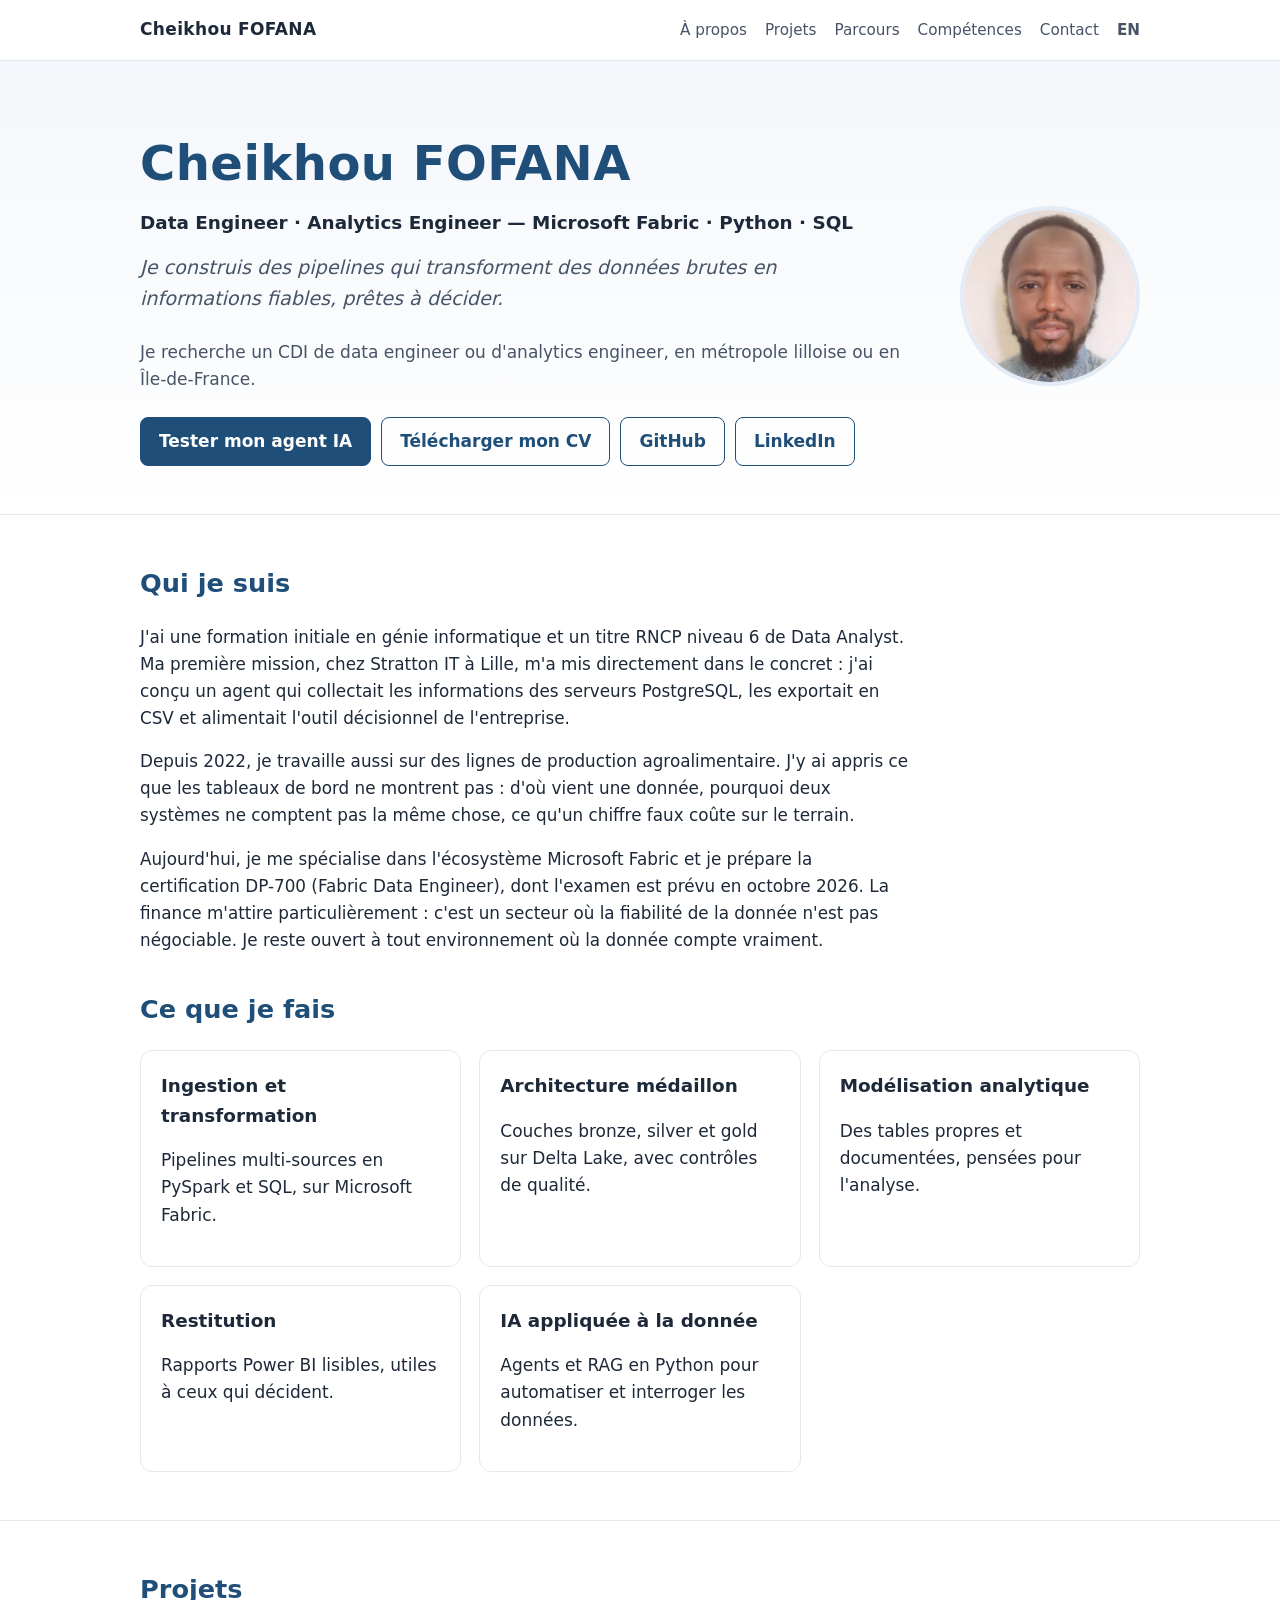
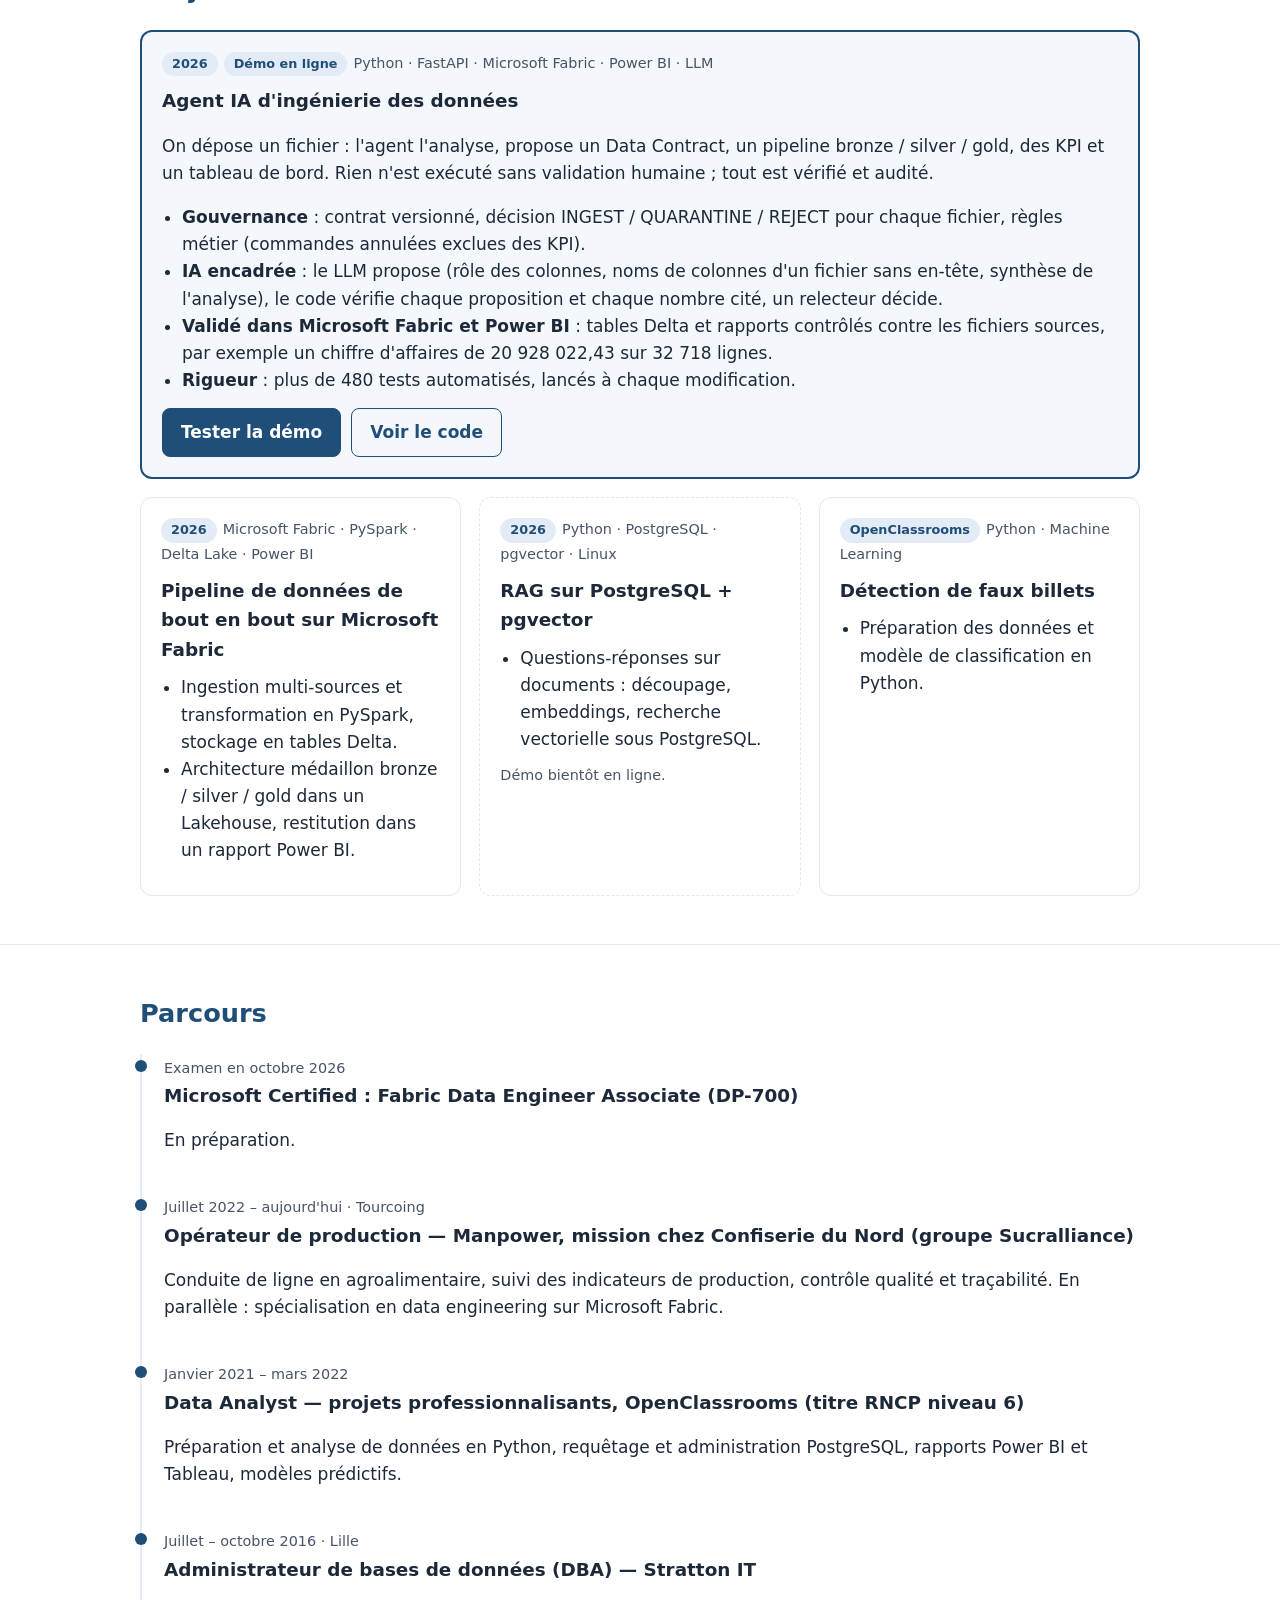
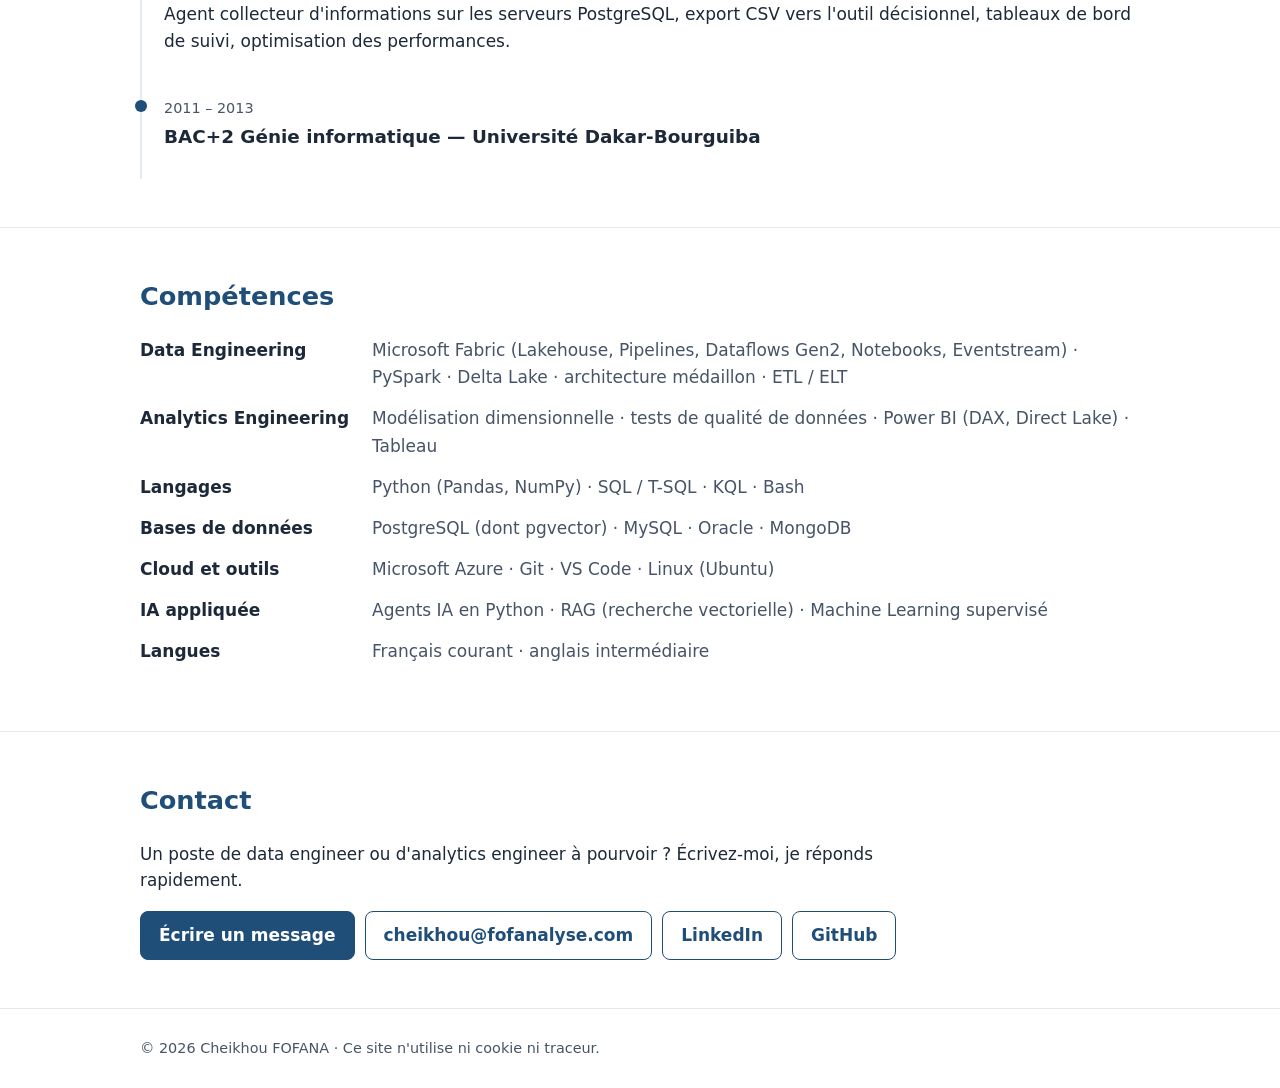
==== www/index.html @ 39824a59 "feat: add the portrait photo and the Viaduc SMTP settings The photo is cropped to a square on the fa" ====
<!doctype html>
<html lang="fr">
<head>
  <meta charset="utf-8">
  <meta name="viewport" content="width=device-width, initial-scale=1">
  <title>Cheikhou FOFANA · Data Engineer</title>
  <meta name="description" content="Cheikhou FOFANA, Data Engineer et Analytics Engineer : Microsoft Fabric, Python, SQL. Pipelines en architecture médaillon, Power BI, agents IA et RAG.">
  <link rel="canonical" href="https://fofanalyse.com/">
  <link rel="alternate" hreflang="fr" href="https://fofanalyse.com/">
  <link rel="alternate" hreflang="en" href="https://fofanalyse.com/en/">
  <meta property="og:type" content="profile">
  <meta property="og:title" content="Cheikhou FOFANA · Data Engineer">
  <meta property="og:description" content="Je construis des pipelines qui transforment des données brutes en informations fiables, prêtes à décider.">
  <meta property="og:url" content="https://fofanalyse.com/">
  <meta property="og:image" content="https://fofanalyse.com/assets/photo.jpg">
  <link rel="icon" href="assets/favicon.svg" type="image/svg+xml">
  <link rel="stylesheet" href="assets/style.css">
</head>
<body>
  <header class="site-header">
    <div class="wrap">
      <a class="brand" href="#top">Cheikhou FOFANA</a>
      <nav class="nav" aria-label="Navigation principale">
        <a href="#apropos">À propos</a>
        <a href="#projets">Projets</a>
        <a href="#parcours">Parcours</a>
        <a href="#competences">Compétences</a>
        <a href="contact.html">Contact</a>
        <a class="lang" href="en/" hreflang="en" lang="en">EN</a>
      </nav>
    </div>
  </header>

  <main id="top">
    <section class="hero">
      <div class="wrap">
        <div>
          <h1>Cheikhou FOFANA</h1>
          <p class="title">Data Engineer · Analytics Engineer — Microsoft Fabric · Python · SQL</p>
          <p class="tagline">Je construis des pipelines qui transforment des données brutes en informations fiables, prêtes à décider.</p>
          <p class="status">Je recherche un CDI de data engineer ou d'analytics engineer, en métropole lilloise ou en Île-de-France.</p>
          <div class="buttons">
            <a class="button primary" href="https://demo.fofanalyse.com">Tester mon agent IA</a>
            <a class="button" href="cv/CV_Cheikhou_Fofana_Data_Engineer.pdf">Télécharger mon CV</a>
            <a class="button" href="https://github.com/fofrbro">GitHub</a>
            <a class="button" href="https://www.linkedin.com/in/cheikhoufofana/">LinkedIn</a>
          </div>
        </div>
        <img class="photo" src="assets/photo.jpg" alt="Cheikhou FOFANA" width="180" height="180">
      </div>
    </section>

    <section id="apropos">
      <div class="wrap">
        <h2>Qui je suis</h2>
        <p class="lead">J'ai une formation initiale en génie informatique et un titre RNCP niveau 6 de Data Analyst. Ma première mission, chez Stratton IT à Lille, m'a mis directement dans le concret : j'ai conçu un agent qui collectait les informations des serveurs PostgreSQL, les exportait en CSV et alimentait l'outil décisionnel de l'entreprise.</p>
        <p class="lead">Depuis 2022, je travaille aussi sur des lignes de production agroalimentaire. J'y ai appris ce que les tableaux de bord ne montrent pas : d'où vient une donnée, pourquoi deux systèmes ne comptent pas la même chose, ce qu'un chiffre faux coûte sur le terrain.</p>
        <p class="lead">Aujourd'hui, je me spécialise dans l'écosystème Microsoft Fabric et je prépare la certification DP-700 (Fabric Data Engineer), dont l'examen est prévu en octobre 2026. La finance m'attire particulièrement : c'est un secteur où la fiabilité de la donnée n'est pas négociable. Je reste ouvert à tout environnement où la donnée compte vraiment.</p>

        <h2 class="spaced">Ce que je fais</h2>
        <div class="grid two">
          <div class="card"><h3>Ingestion et transformation</h3><p>Pipelines multi-sources en PySpark et SQL, sur Microsoft Fabric.</p></div>
          <div class="card"><h3>Architecture médaillon</h3><p>Couches bronze, silver et gold sur Delta Lake, avec contrôles de qualité.</p></div>
          <div class="card"><h3>Modélisation analytique</h3><p>Des tables propres et documentées, pensées pour l'analyse.</p></div>
          <div class="card"><h3>Restitution</h3><p>Rapports Power BI lisibles, utiles à ceux qui décident.</p></div>
          <div class="card"><h3>IA appliquée à la donnée</h3><p>Agents et RAG en Python pour automatiser et interroger les données.</p></div>
        </div>
      </div>
    </section>

    <section id="projets">
      <div class="wrap">
        <h2>Projets</h2>
        <div class="grid two">
          <article class="card featured">
            <p class="meta"><span class="badge">2026</span><span class="badge">Démo en ligne</span>Python · FastAPI · Microsoft Fabric · Power BI · LLM</p>
            <h3>Agent IA d'ingénierie des données</h3>
            <p>On dépose un fichier : l'agent l'analyse, propose un Data Contract, un pipeline bronze / silver / gold, des KPI et un tableau de bord. Rien n'est exécuté sans validation humaine ; tout est vérifié et audité.</p>
            <ul>
              <li><strong>Gouvernance</strong> : contrat versionné, décision INGEST / QUARANTINE / REJECT pour chaque fichier, règles métier (commandes annulées exclues des KPI).</li>
              <li><strong>IA encadrée</strong> : le LLM propose (rôle des colonnes, noms de colonnes d'un fichier sans en-tête, synthèse de l'analyse), le code vérifie chaque proposition et chaque nombre cité, un relecteur décide.</li>
              <li><strong>Validé dans Microsoft Fabric et Power BI</strong> : tables Delta et rapports contrôlés contre les fichiers sources, par exemple un chiffre d'affaires de 20 928 022,43 sur 32 718 lignes.</li>
              <li><strong>Rigueur</strong> : plus de 480 tests automatisés, lancés à chaque modification.</li>
            </ul>
            <div class="buttons">
              <a class="button primary" href="https://demo.fofanalyse.com">Tester la démo</a>
              <a class="button" href="https://github.com/fofrbro/data-engineering-agent">Voir le code</a>
            </div>
          </article>

          <article class="card">
            <p class="meta"><span class="badge">2026</span>Microsoft Fabric · PySpark · Delta Lake · Power BI</p>
            <h3>Pipeline de données de bout en bout sur Microsoft Fabric</h3>
            <ul>
              <li>Ingestion multi-sources et transformation en PySpark, stockage en tables Delta.</li>
              <li>Architecture médaillon bronze / silver / gold dans un Lakehouse, restitution dans un rapport Power BI.</li>
            </ul>
          </article>

          <!-- À COMPLÉTER : description détaillée et lien de démo du RAG (rag.fofanalyse.com). -->
          <article class="card todo">
            <p class="meta"><span class="badge">2026</span>Python · PostgreSQL · pgvector · Linux</p>
            <h3>RAG sur PostgreSQL + pgvector</h3>
            <ul>
              <li>Questions-réponses sur documents : découpage, embeddings, recherche vectorielle sous PostgreSQL.</li>
            </ul>
            <p class="meta">Démo bientôt en ligne.</p>
          </article>

          <article class="card">
            <p class="meta"><span class="badge">OpenClassrooms</span>Python · Machine Learning</p>
            <h3>Détection de faux billets</h3>
            <ul>
              <li>Préparation des données et modèle de classification en Python.</li>
            </ul>
          </article>
        </div>
      </div>
    </section>

    <section id="parcours">
      <div class="wrap">
        <h2>Parcours</h2>
        <ol class="timeline">
          <li>
            <span class="when">Examen en octobre 2026</span>
            <h3>Microsoft Certified : Fabric Data Engineer Associate (DP-700)</h3>
            <p>En préparation.</p>
          </li>
          <li>
            <span class="when">Juillet 2022 – aujourd'hui · Tourcoing</span>
            <h3>Opérateur de production — Manpower, mission chez Confiserie du Nord (groupe Sucralliance)</h3>
            <p>Conduite de ligne en agroalimentaire, suivi des indicateurs de production, contrôle qualité et traçabilité. En parallèle : spécialisation en data engineering sur Microsoft Fabric.</p>
          </li>
          <li>
            <span class="when">Janvier 2021 – mars 2022</span>
            <h3>Data Analyst — projets professionnalisants, OpenClassrooms (titre RNCP niveau 6)</h3>
            <p>Préparation et analyse de données en Python, requêtage et administration PostgreSQL, rapports Power BI et Tableau, modèles prédictifs.</p>
          </li>
          <li>
            <span class="when">Juillet – octobre 2016 · Lille</span>
            <h3>Administrateur de bases de données (DBA) — Stratton IT</h3>
            <p>Agent collecteur d'informations sur les serveurs PostgreSQL, export CSV vers l'outil décisionnel, tableaux de bord de suivi, optimisation des performances.</p>
          </li>
          <li>
            <span class="when">2011 – 2013</span>
            <h3>BAC+2 Génie informatique — Université Dakar-Bourguiba</h3>
          </li>
        </ol>
      </div>
    </section>

    <section id="competences">
      <div class="wrap">
        <h2>Compétences</h2>
        <dl class="skills">
          <div><dt>Data Engineering</dt><dd>Microsoft Fabric (Lakehouse, Pipelines, Dataflows Gen2, Notebooks, Eventstream) · PySpark · Delta Lake · architecture médaillon · ETL / ELT</dd></div>
          <div><dt>Analytics Engineering</dt><dd>Modélisation dimensionnelle · tests de qualité de données · Power BI (DAX, Direct Lake) · Tableau</dd></div>
          <div><dt>Langages</dt><dd>Python (Pandas, NumPy) · SQL / T-SQL · KQL · Bash</dd></div>
          <div><dt>Bases de données</dt><dd>PostgreSQL (dont pgvector) · MySQL · Oracle · MongoDB</dd></div>
          <div><dt>Cloud et outils</dt><dd>Microsoft Azure · Git · VS Code · Linux (Ubuntu)</dd></div>
          <div><dt>IA appliquée</dt><dd>Agents IA en Python · RAG (recherche vectorielle) · Machine Learning supervisé</dd></div>
          <div><dt>Langues</dt><dd>Français courant · anglais intermédiaire</dd></div>
        </dl>
      </div>
    </section>

    <section id="contact">
      <div class="wrap">
        <h2>Contact</h2>
        <p class="lead">Un poste de data engineer ou d'analytics engineer à pourvoir ? Écrivez-moi, je réponds rapidement.</p>
        <div class="buttons">
          <a class="button primary" href="contact.html">Écrire un message</a>
          <a class="button" href="mailto:cheikhou@fofanalyse.com">cheikhou@fofanalyse.com</a>
          <a class="button" href="https://www.linkedin.com/in/cheikhoufofana/">LinkedIn</a>
          <a class="button" href="https://github.com/fofrbro">GitHub</a>
        </div>
      </div>
    </section>
  </main>

  <footer class="site-footer">
    <div class="wrap">© 2026 Cheikhou FOFANA · Ce site n'utilise ni cookie ni traceur.</div>
  </footer>
</body>
</html>
---- www/assets/style.css ----
/* fofanalyse.com : site professionnel de Cheikhou FOFANA.
   Aucune ressource externe : polices système, pas de traceur. */

:root {
  --bg: #ffffff;
  --bg-soft: #f4f7fb;
  --text: #1d2939;
  --muted: #475467;
  --accent: #1f4e79;
  --accent-soft: #e3ecf6;
  --border: #e4e7ec;
  --max: 1040px;
  font-family: system-ui, -apple-system, "Segoe UI", Roboto, "Helvetica Neue", Arial, sans-serif;
}

@media (prefers-color-scheme: dark) {
  :root {
    --bg: #0f1722;
    --bg-soft: #162130;
    --text: #e6edf5;
    --muted: #a6b3c3;
    --accent: #7fb2e5;
    --accent-soft: #1d3149;
    --border: #243447;
  }
}

* { box-sizing: border-box; }

body {
  margin: 0;
  background: var(--bg);
  color: var(--text);
  line-height: 1.6;
  font-size: 17px;
}

a { color: var(--accent); }
a:focus-visible, .button:focus-visible { outline: 3px solid var(--accent); outline-offset: 2px; }

.wrap { max-width: var(--max); margin: 0 auto; padding: 0 20px; }

/* En-tête */
.site-header {
  position: sticky; top: 0; z-index: 10;
  background: color-mix(in srgb, var(--bg) 92%, transparent);
  backdrop-filter: blur(6px);
  border-bottom: 1px solid var(--border);
}
.site-header .wrap { display: flex; align-items: center; justify-content: space-between; gap: 16px; min-height: 60px; flex-wrap: wrap; }
.brand { font-weight: 700; color: var(--text); text-decoration: none; letter-spacing: 0.02em; }
.nav { display: flex; gap: 18px; flex-wrap: wrap; font-size: 0.95rem; }
.nav a { color: var(--muted); text-decoration: none; }
.nav a:hover { color: var(--accent); }
.lang { font-weight: 600; }

/* Accroche */
.hero { padding: 64px 0 48px; background: linear-gradient(180deg, var(--bg-soft), var(--bg)); }
.hero .wrap { display: grid; grid-template-columns: 1fr auto; gap: 40px; align-items: center; }
.hero h1 { font-size: clamp(2rem, 5vw, 3rem); margin: 0; color: var(--accent); letter-spacing: 0.01em; }
.hero .title { font-size: 1.15rem; font-weight: 600; margin: 6px 0 16px; }
.hero .tagline { font-size: 1.2rem; color: var(--muted); font-style: italic; margin: 0 0 24px; max-width: 38em; }
.hero .status { color: var(--muted); margin: 0 0 24px; }
.photo {
  width: 180px; height: 180px; border-radius: 50%;
  object-fit: cover; border: 4px solid var(--accent-soft);
}
.photo-placeholder {
  display: grid; place-items: center;
  background: var(--accent-soft); color: var(--accent);
  font-size: 3rem; font-weight: 700;
}

.buttons { display: flex; flex-wrap: wrap; gap: 10px; }
.button {
  display: inline-block; padding: 10px 18px; border-radius: 8px;
  border: 1px solid var(--accent); text-decoration: none; font-weight: 600;
}
.button.primary { background: var(--accent); color: var(--bg); }
.button:hover { filter: brightness(1.08); }

/* Sections */
section { padding: 48px 0; }
section + section { border-top: 1px solid var(--border); }
h2 { font-size: 1.6rem; color: var(--accent); margin: 0 0 20px; }
h3 { margin: 0 0 6px; font-size: 1.15rem; }
.lead { font-size: 1.05rem; max-width: 46em; }

.grid { display: grid; gap: 18px; }
.grid.two { grid-template-columns: repeat(auto-fit, minmax(300px, 1fr)); }

.card {
  border: 1px solid var(--border); border-radius: 12px;
  padding: 20px; background: var(--bg);
}
.card.featured { border: 2px solid var(--accent); background: var(--bg-soft); grid-column: 1 / -1; }
.card .meta { color: var(--muted); font-size: 0.9rem; margin: 0 0 10px; }
.card ul { padding-left: 20px; margin: 10px 0; }
.card .buttons { margin-top: 14px; }
.todo { border-style: dashed; }
.badge {
  display: inline-block; font-size: 0.8rem; font-weight: 600;
  background: var(--accent-soft); color: var(--accent);
  padding: 2px 10px; border-radius: 999px; margin-right: 6px;
}

.skills { display: grid; gap: 14px; }
.skills div { display: grid; grid-template-columns: 220px 1fr; gap: 12px; }
.skills dt { font-weight: 600; }
.skills dd { margin: 0; color: var(--muted); }

.timeline { list-style: none; padding: 0; margin: 0; }
.timeline li { padding: 0 0 22px 22px; border-left: 2px solid var(--accent-soft); position: relative; }
.timeline li::before {
  content: ""; position: absolute; left: -7px; top: 6px;
  width: 12px; height: 12px; border-radius: 50%; background: var(--accent);
}
.timeline .when { color: var(--muted); font-size: 0.9rem; }

/* Pages secondaires et formulaire de contact */
.wrap.narrow { max-width: 720px; }
.page-title { font-size: clamp(1.8rem, 4vw, 2.4rem); color: var(--accent); margin: 0 0 12px; }
.nav a[aria-current="page"] { color: var(--accent); font-weight: 600; }

.contact-form { display: grid; gap: 6px; margin: 24px 0; }
.contact-form label { font-weight: 600; margin-top: 10px; }
.contact-form input,
.contact-form textarea {
  width: 100%; padding: 10px 12px; font: inherit; color: var(--text);
  background: var(--bg); border: 1px solid var(--border); border-radius: 8px;
}
.contact-form input:focus,
.contact-form textarea:focus { outline: 3px solid var(--accent-soft); border-color: var(--accent); }
.contact-form button { justify-self: start; margin-top: 8px; cursor: pointer; font: inherit; font-weight: 600; }
.optional { font-weight: 400; color: var(--muted); }
.privacy, .alt-contact { color: var(--muted); font-size: 0.92rem; }

/* Champ piège : hors écran pour un humain, présent pour un robot. */
.hp { position: absolute; left: -10000px; width: 1px; height: 1px; overflow: hidden; }

.site-footer { padding: 28px 0; color: var(--muted); font-size: 0.9rem; border-top: 1px solid var(--border); }

@media (max-width: 720px) {
  /* Sur mobile, le menu passe sur deux lignes : il ne reste pas fixé. */
  .site-header { position: static; }
  .hero .wrap { grid-template-columns: 1fr; }
  .photo { width: 130px; height: 130px; order: -1; }
  .skills div { grid-template-columns: 1fr; gap: 2px; }
  body { font-size: 16px; }
}

h2.spaced { margin-top: 36px; }
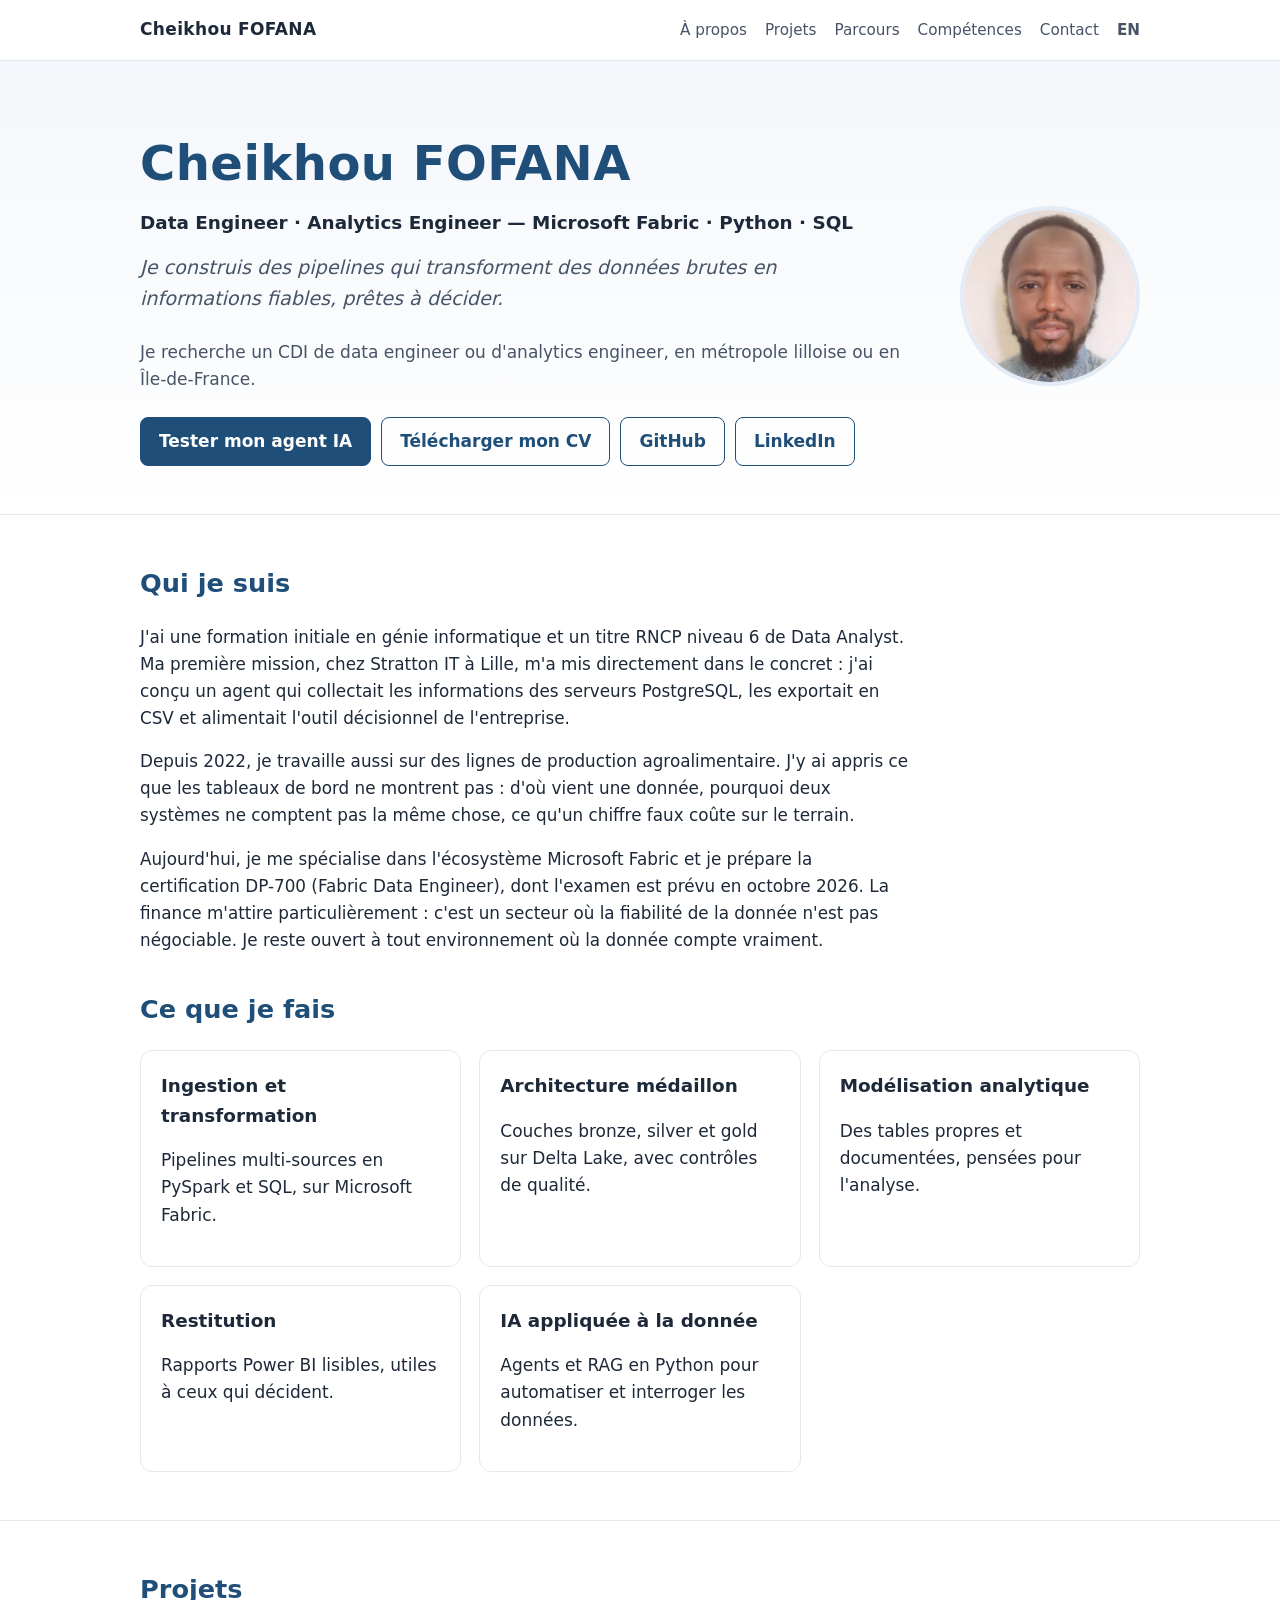
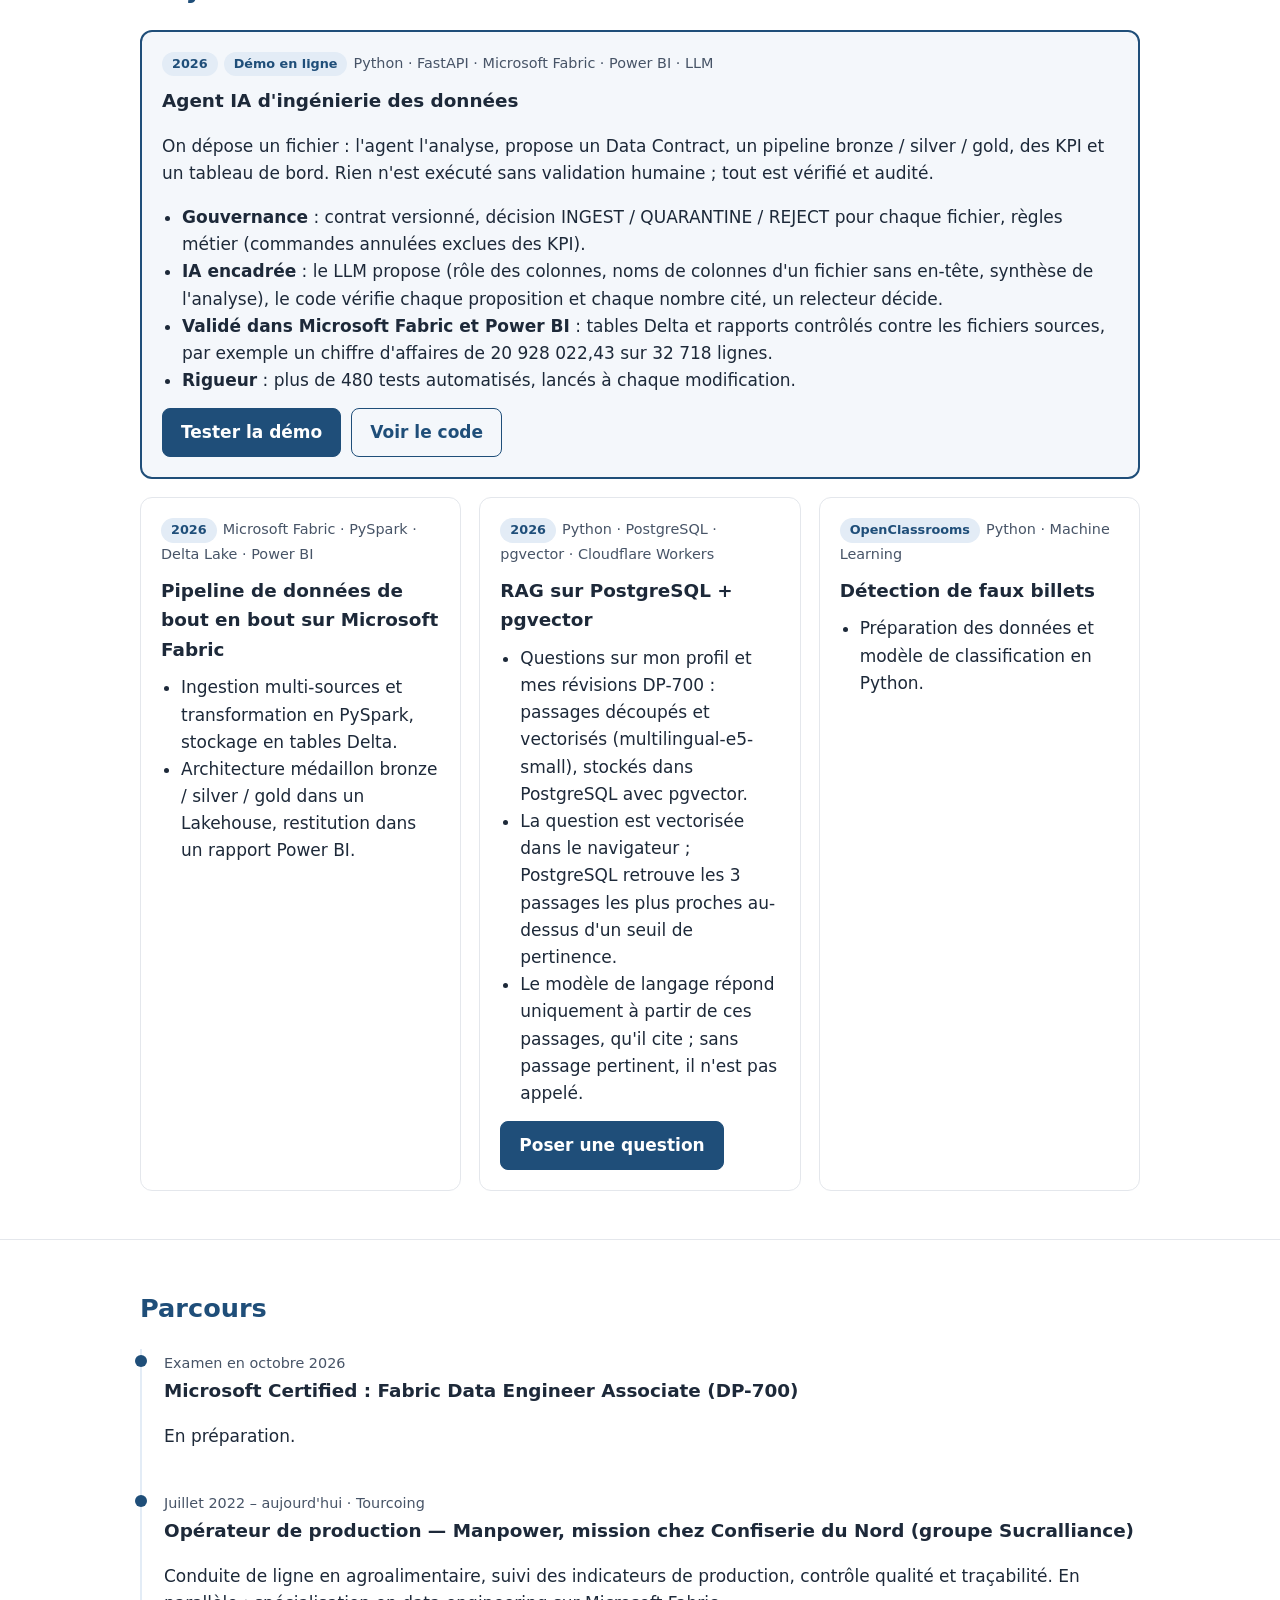
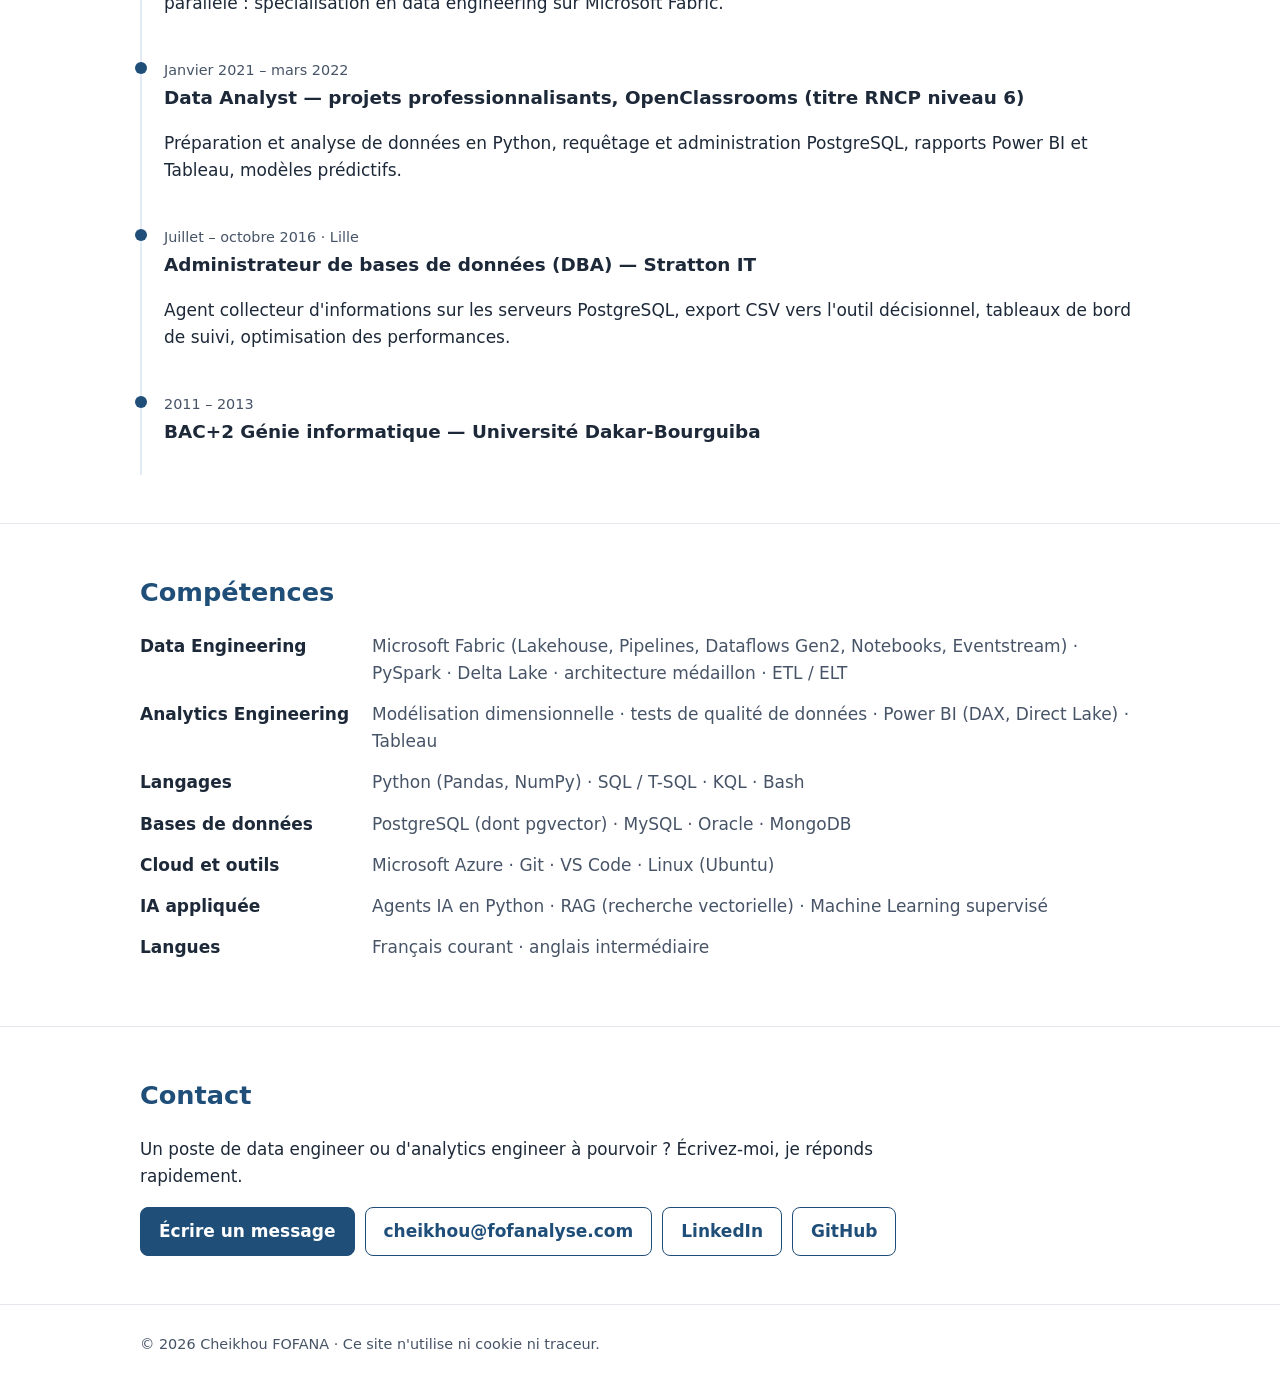
==== commit 0fbd5084: "feat(rag): add the RAG question page to the site The page from the RAG project now lives at /rag/ wi" ====
--- a/www/index.html
+++ b/www/index.html
@@ -97,14 +97,17 @@
             </ul>
           </article>
 
-          <!-- À COMPLÉTER : description détaillée et lien de démo du RAG (rag.fofanalyse.com). -->
-          <article class="card todo">
-            <p class="meta"><span class="badge">2026</span>Python · PostgreSQL · pgvector · Linux</p>
+          <article class="card">
+            <p class="meta"><span class="badge">2026</span>Python · PostgreSQL · pgvector · Cloudflare Workers</p>
             <h3>RAG sur PostgreSQL + pgvector</h3>
             <ul>
-              <li>Questions-réponses sur documents : découpage, embeddings, recherche vectorielle sous PostgreSQL.</li>
+              <li>Questions sur mon profil et mes révisions DP-700 : passages découpés et vectorisés (multilingual-e5-small), stockés dans PostgreSQL avec pgvector.</li>
+              <li>La question est vectorisée dans le navigateur ; PostgreSQL retrouve les 3 passages les plus proches au-dessus d'un seuil de pertinence.</li>
+              <li>Le modèle de langage répond uniquement à partir de ces passages, qu'il cite ; sans passage pertinent, il n'est pas appelé.</li>
             </ul>
-            <p class="meta">Démo bientôt en ligne.</p>
+            <div class="buttons">
+              <a class="button primary" href="rag/">Poser une question</a>
+            </div>
           </article>
 
           <article class="card">
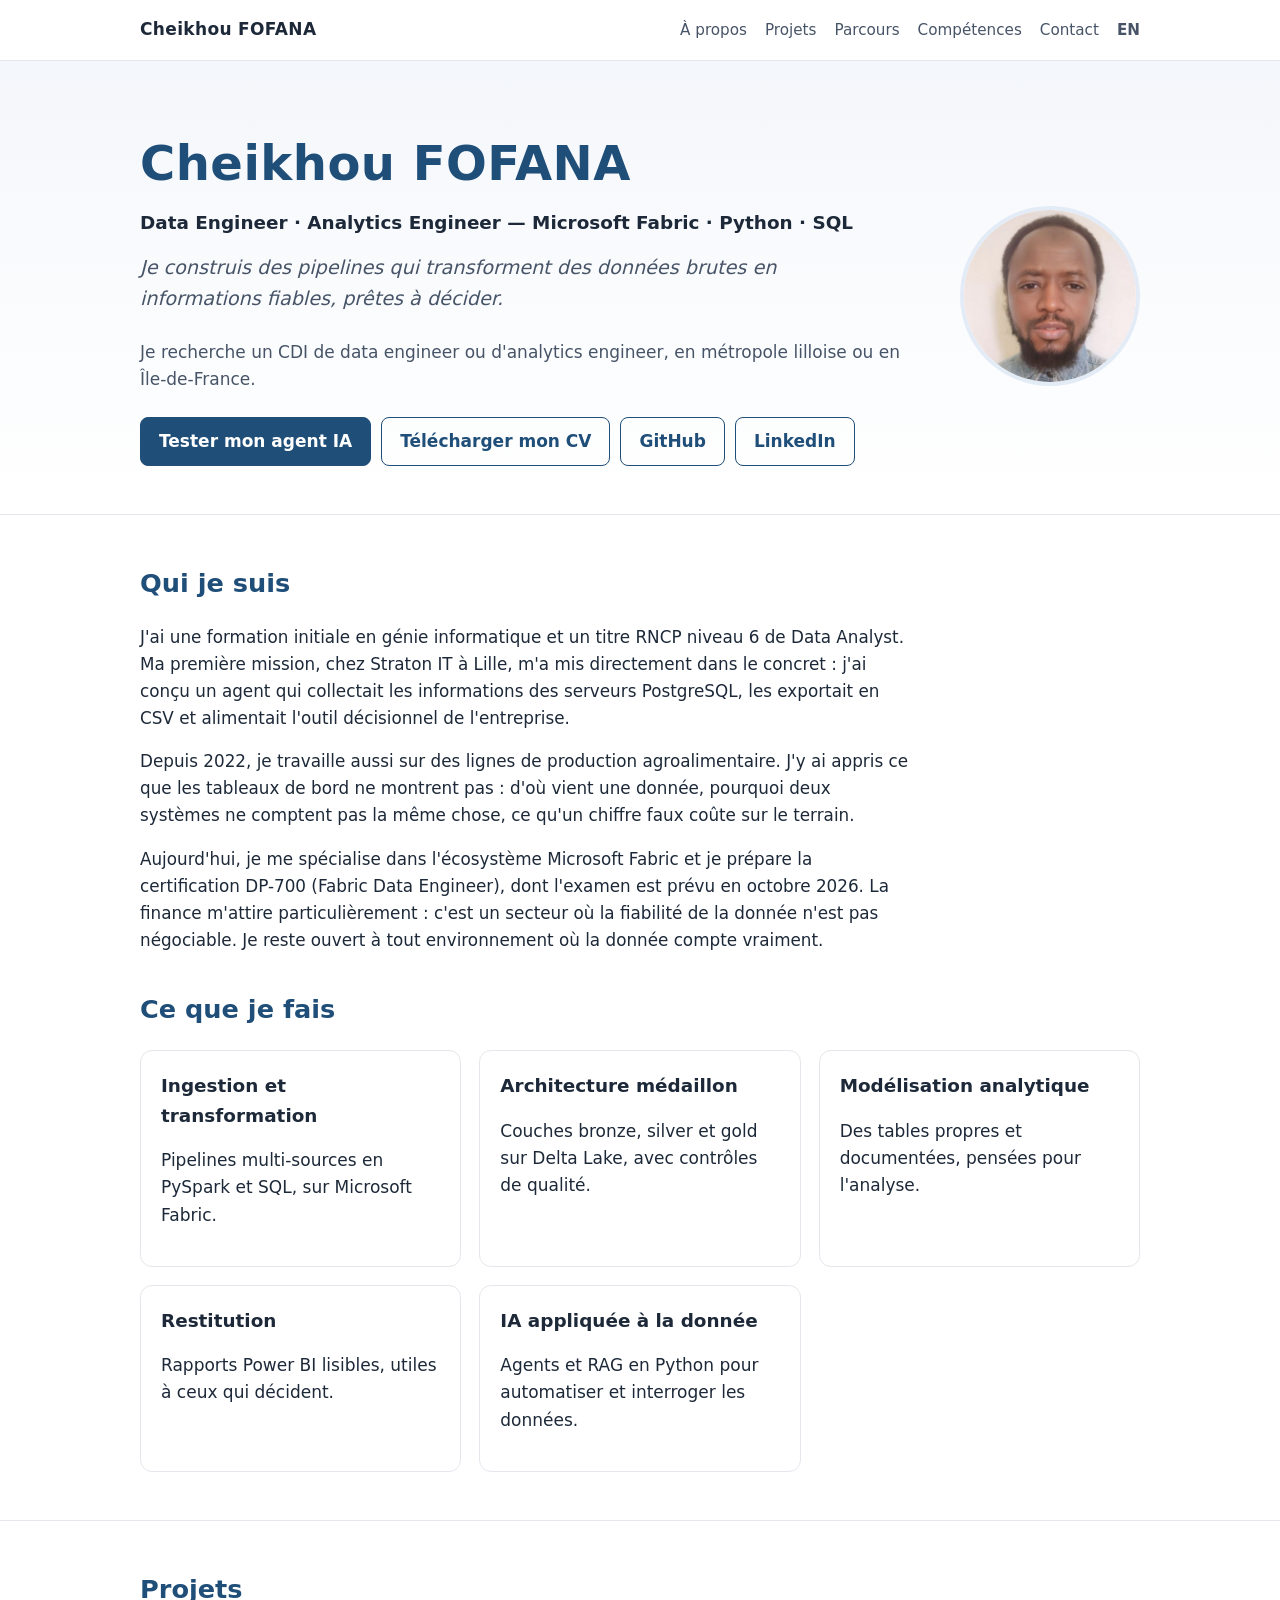
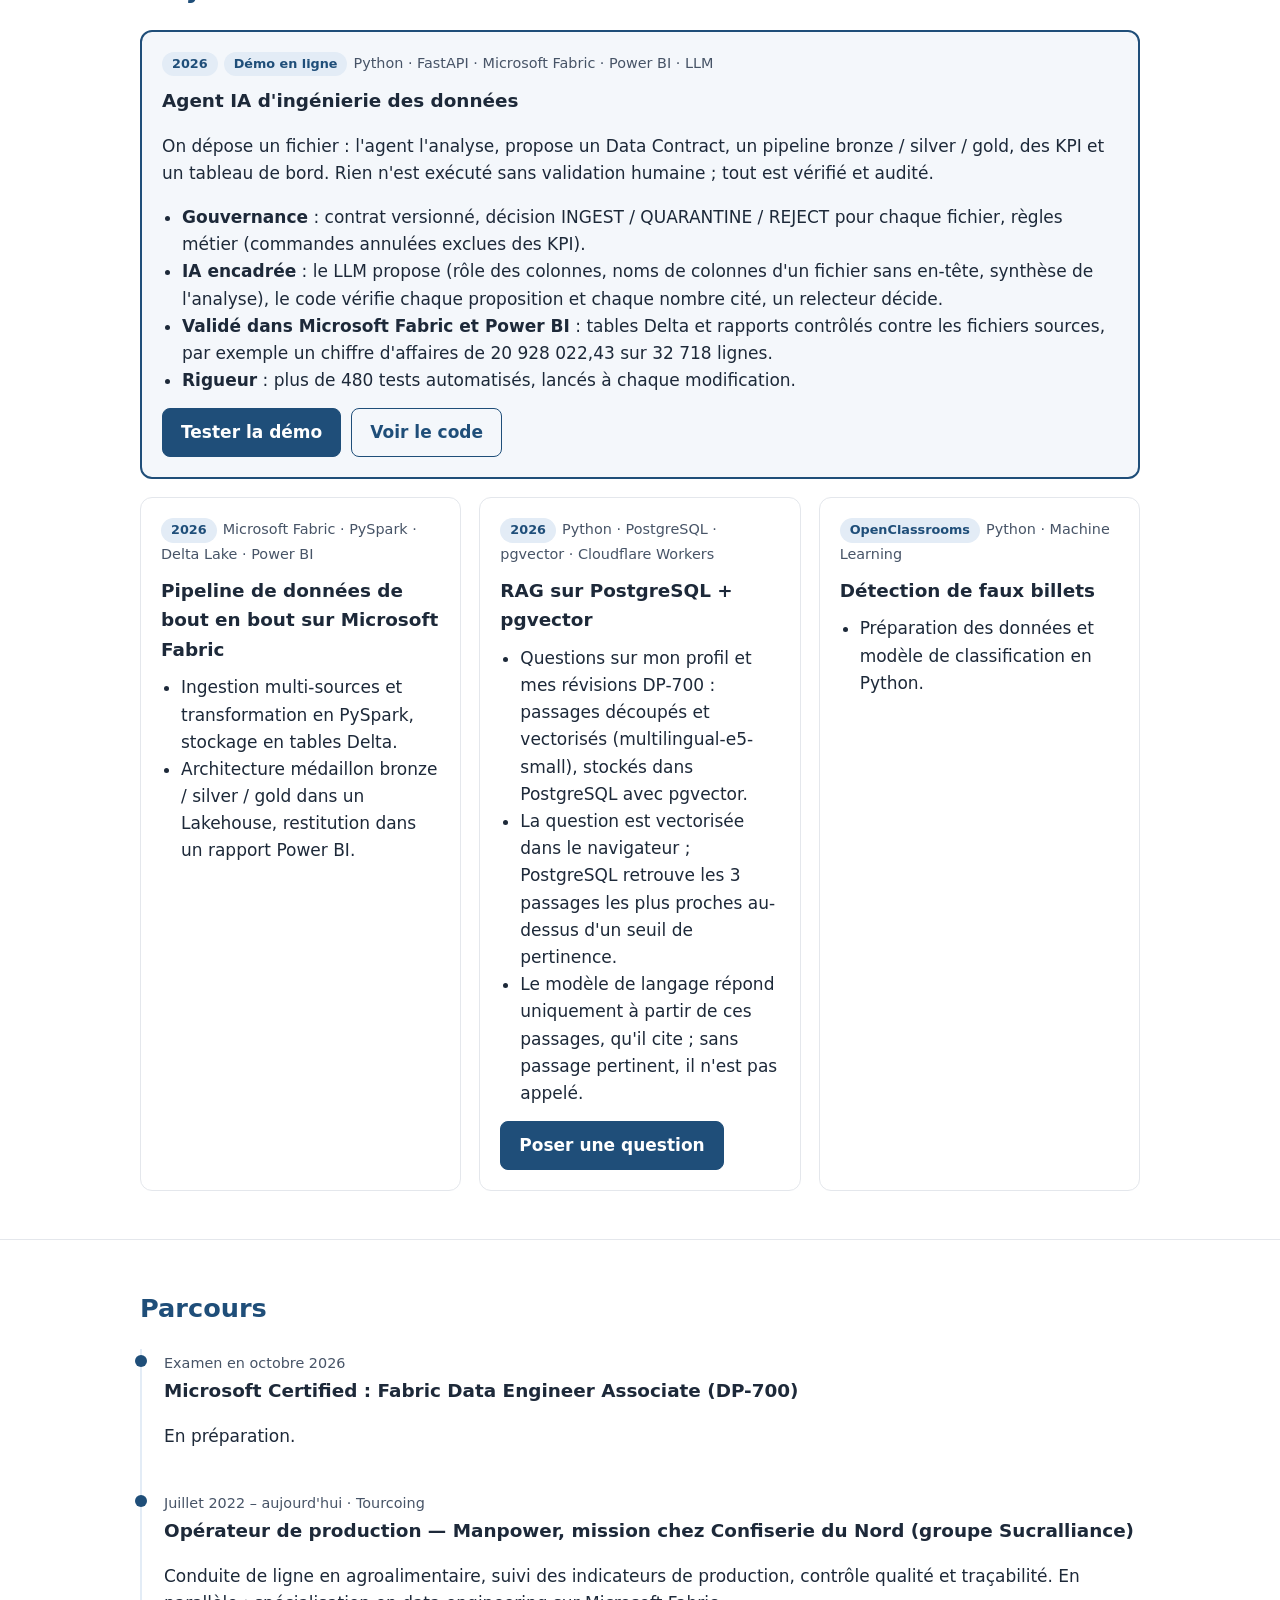
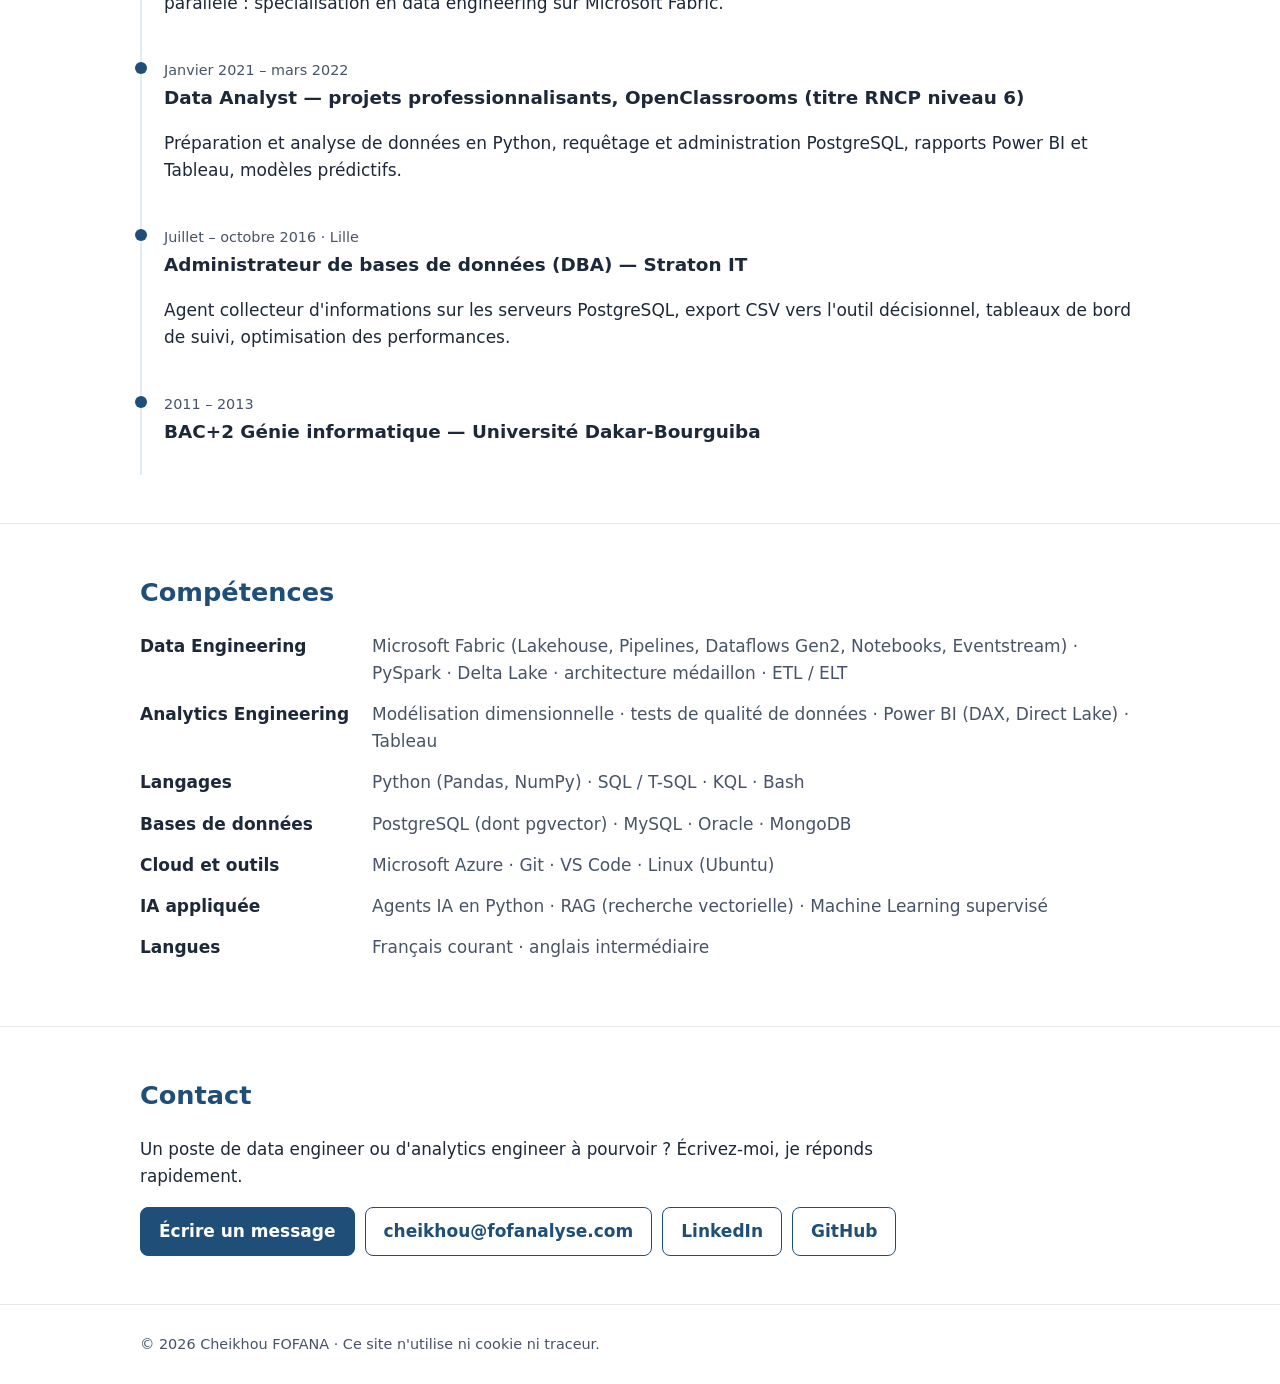
==== commit 530e04d1: "fix: spell the 2016 employer Straton IT The company name had a double t on both home pages and in th" ====
--- a/www/index.html
+++ b/www/index.html
@@ -53,7 +53,7 @@
     <section id="apropos">
       <div class="wrap">
         <h2>Qui je suis</h2>
-        <p class="lead">J'ai une formation initiale en génie informatique et un titre RNCP niveau 6 de Data Analyst. Ma première mission, chez Stratton IT à Lille, m'a mis directement dans le concret : j'ai conçu un agent qui collectait les informations des serveurs PostgreSQL, les exportait en CSV et alimentait l'outil décisionnel de l'entreprise.</p>
+        <p class="lead">J'ai une formation initiale en génie informatique et un titre RNCP niveau 6 de Data Analyst. Ma première mission, chez Straton IT à Lille, m'a mis directement dans le concret : j'ai conçu un agent qui collectait les informations des serveurs PostgreSQL, les exportait en CSV et alimentait l'outil décisionnel de l'entreprise.</p>
         <p class="lead">Depuis 2022, je travaille aussi sur des lignes de production agroalimentaire. J'y ai appris ce que les tableaux de bord ne montrent pas : d'où vient une donnée, pourquoi deux systèmes ne comptent pas la même chose, ce qu'un chiffre faux coûte sur le terrain.</p>
         <p class="lead">Aujourd'hui, je me spécialise dans l'écosystème Microsoft Fabric et je prépare la certification DP-700 (Fabric Data Engineer), dont l'examen est prévu en octobre 2026. La finance m'attire particulièrement : c'est un secteur où la fiabilité de la donnée n'est pas négociable. Je reste ouvert à tout environnement où la donnée compte vraiment.</p>
 
@@ -142,7 +142,7 @@
           </li>
           <li>
             <span class="when">Juillet – octobre 2016 · Lille</span>
-            <h3>Administrateur de bases de données (DBA) — Stratton IT</h3>
+            <h3>Administrateur de bases de données (DBA) — Straton IT</h3>
             <p>Agent collecteur d'informations sur les serveurs PostgreSQL, export CSV vers l'outil décisionnel, tableaux de bord de suivi, optimisation des performances.</p>
           </li>
           <li>
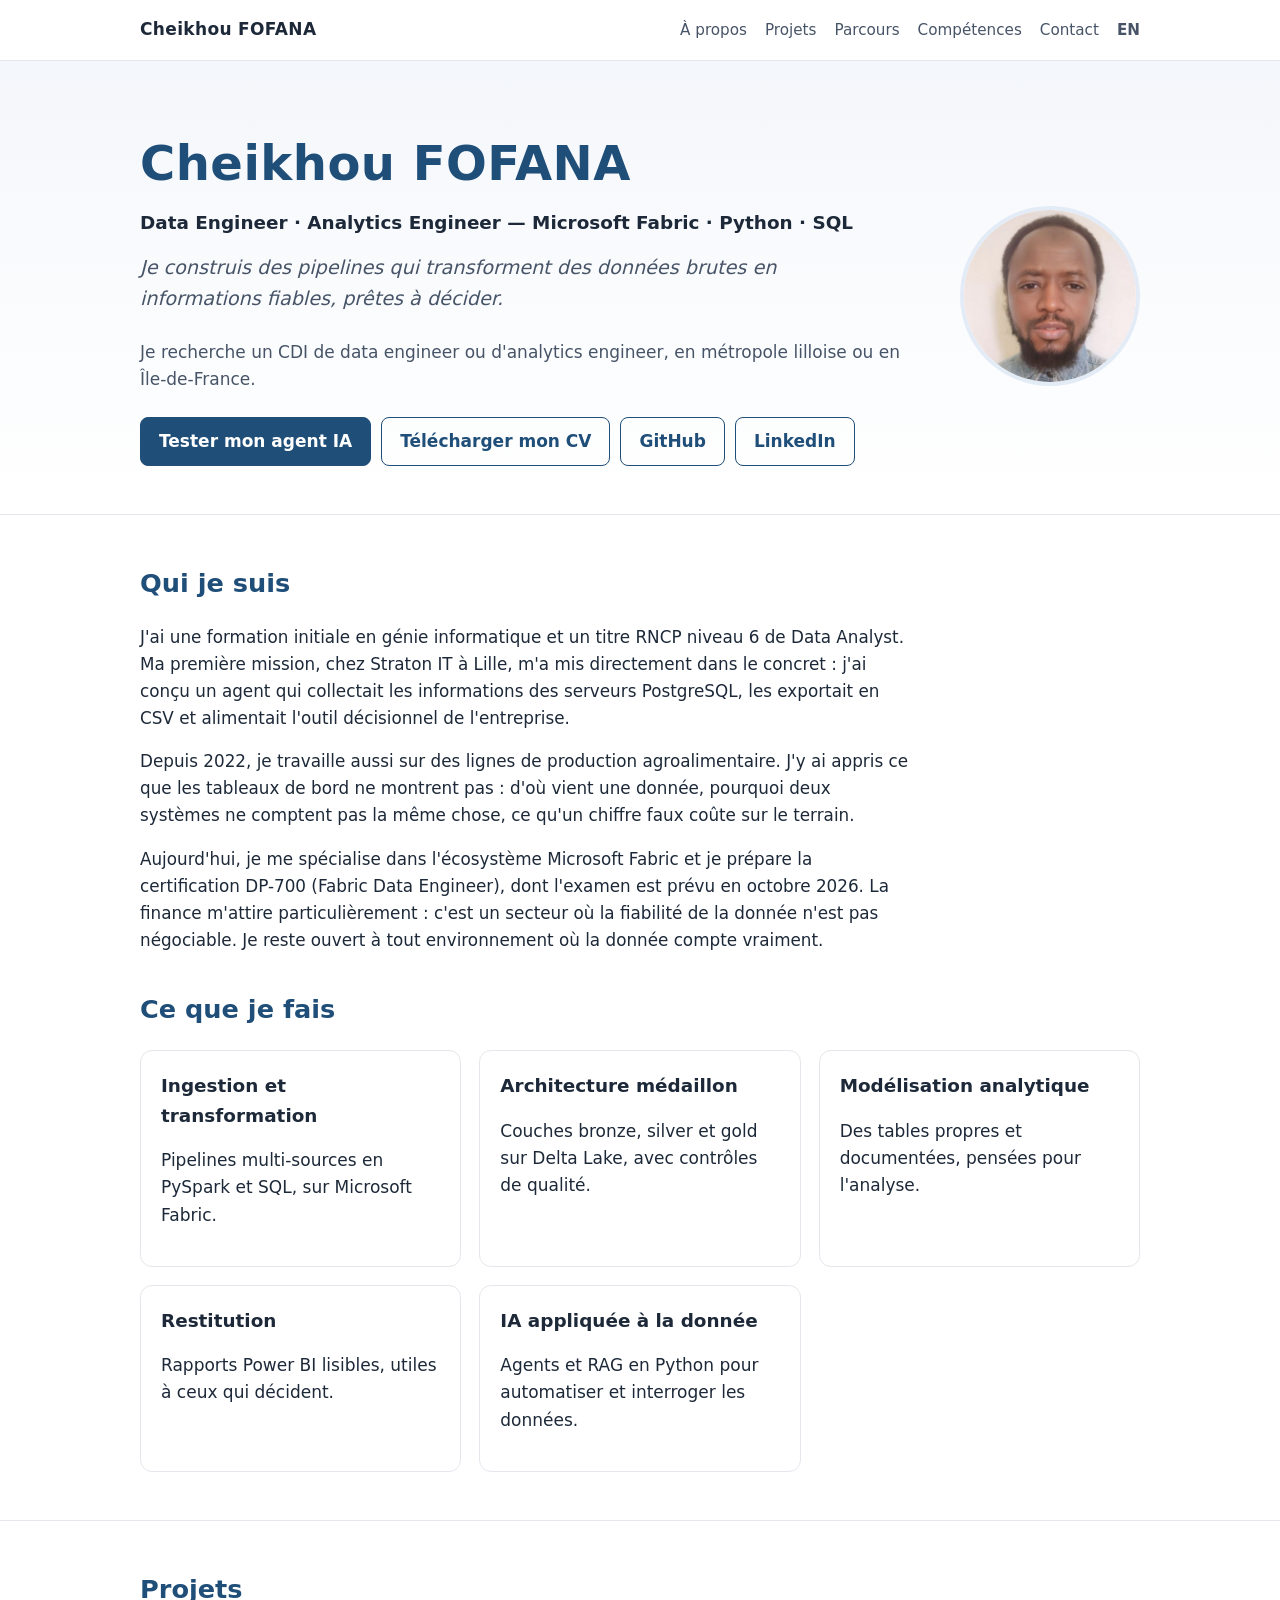
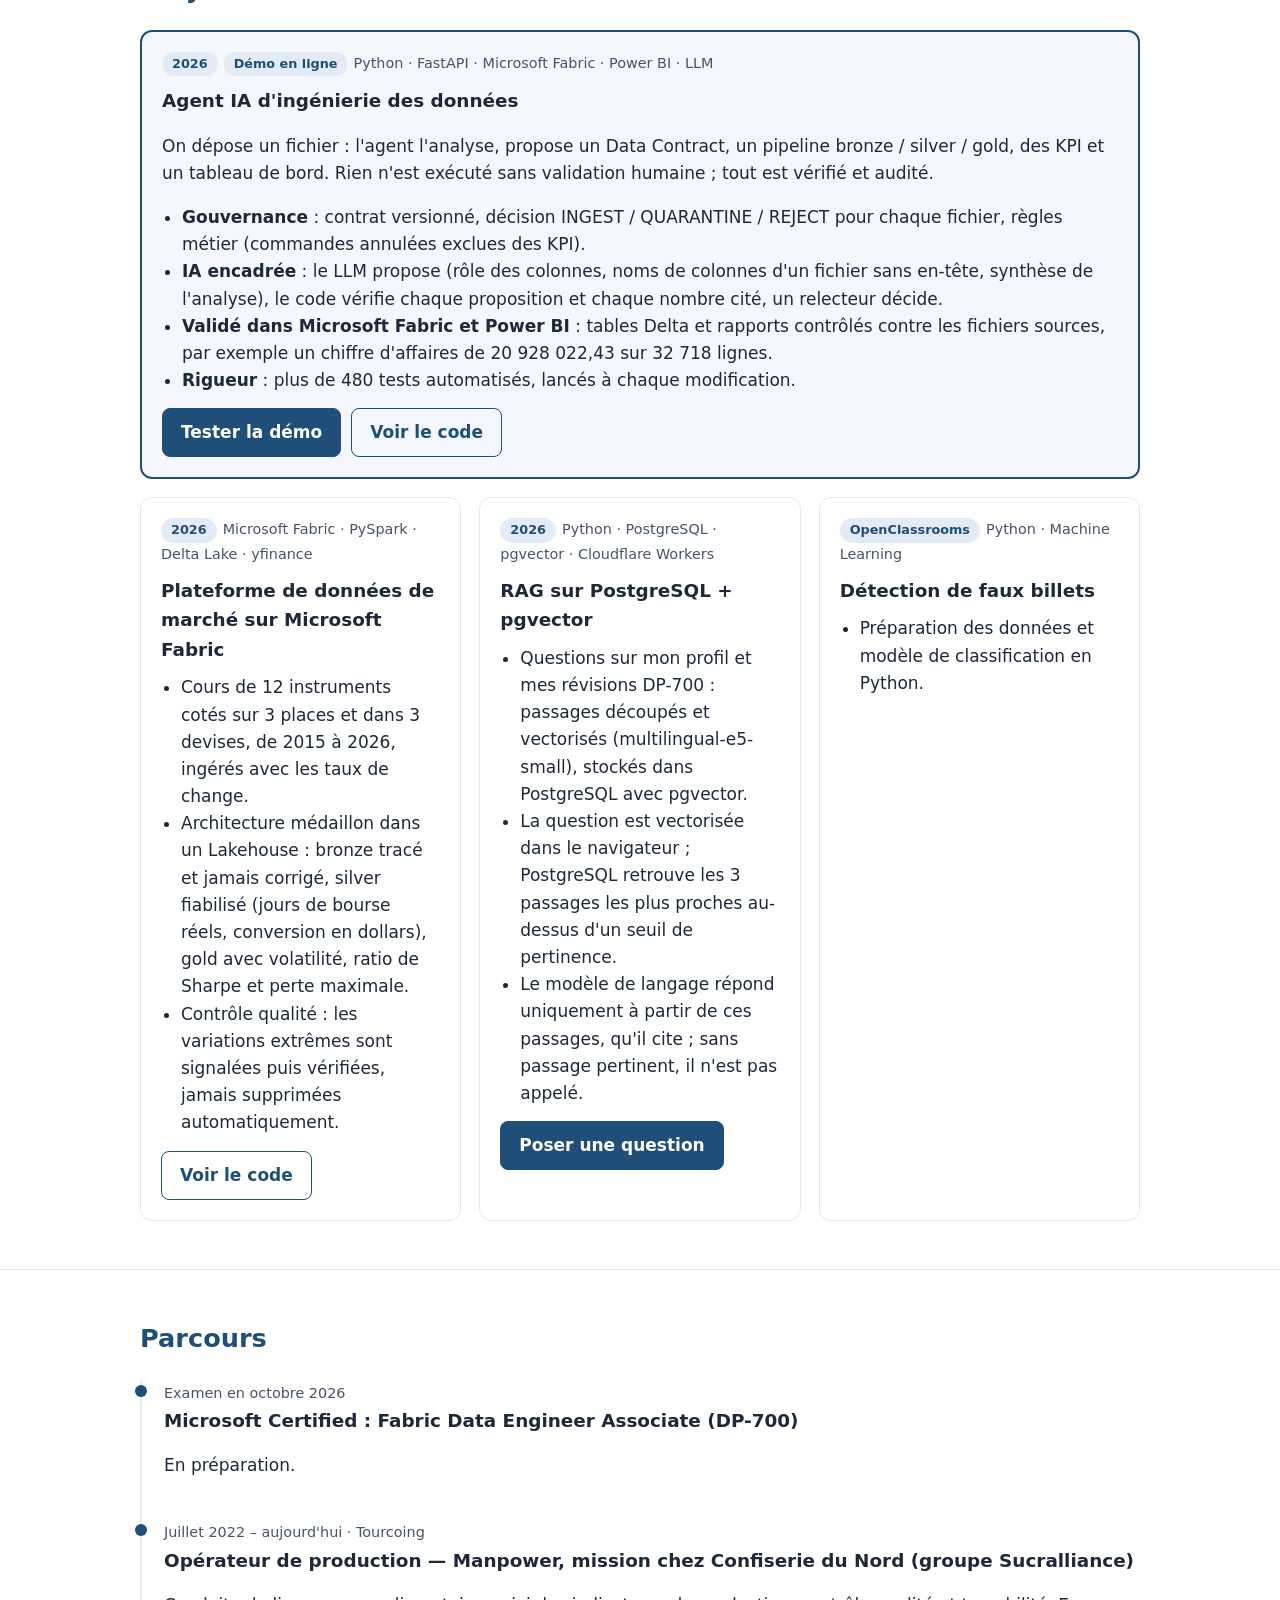
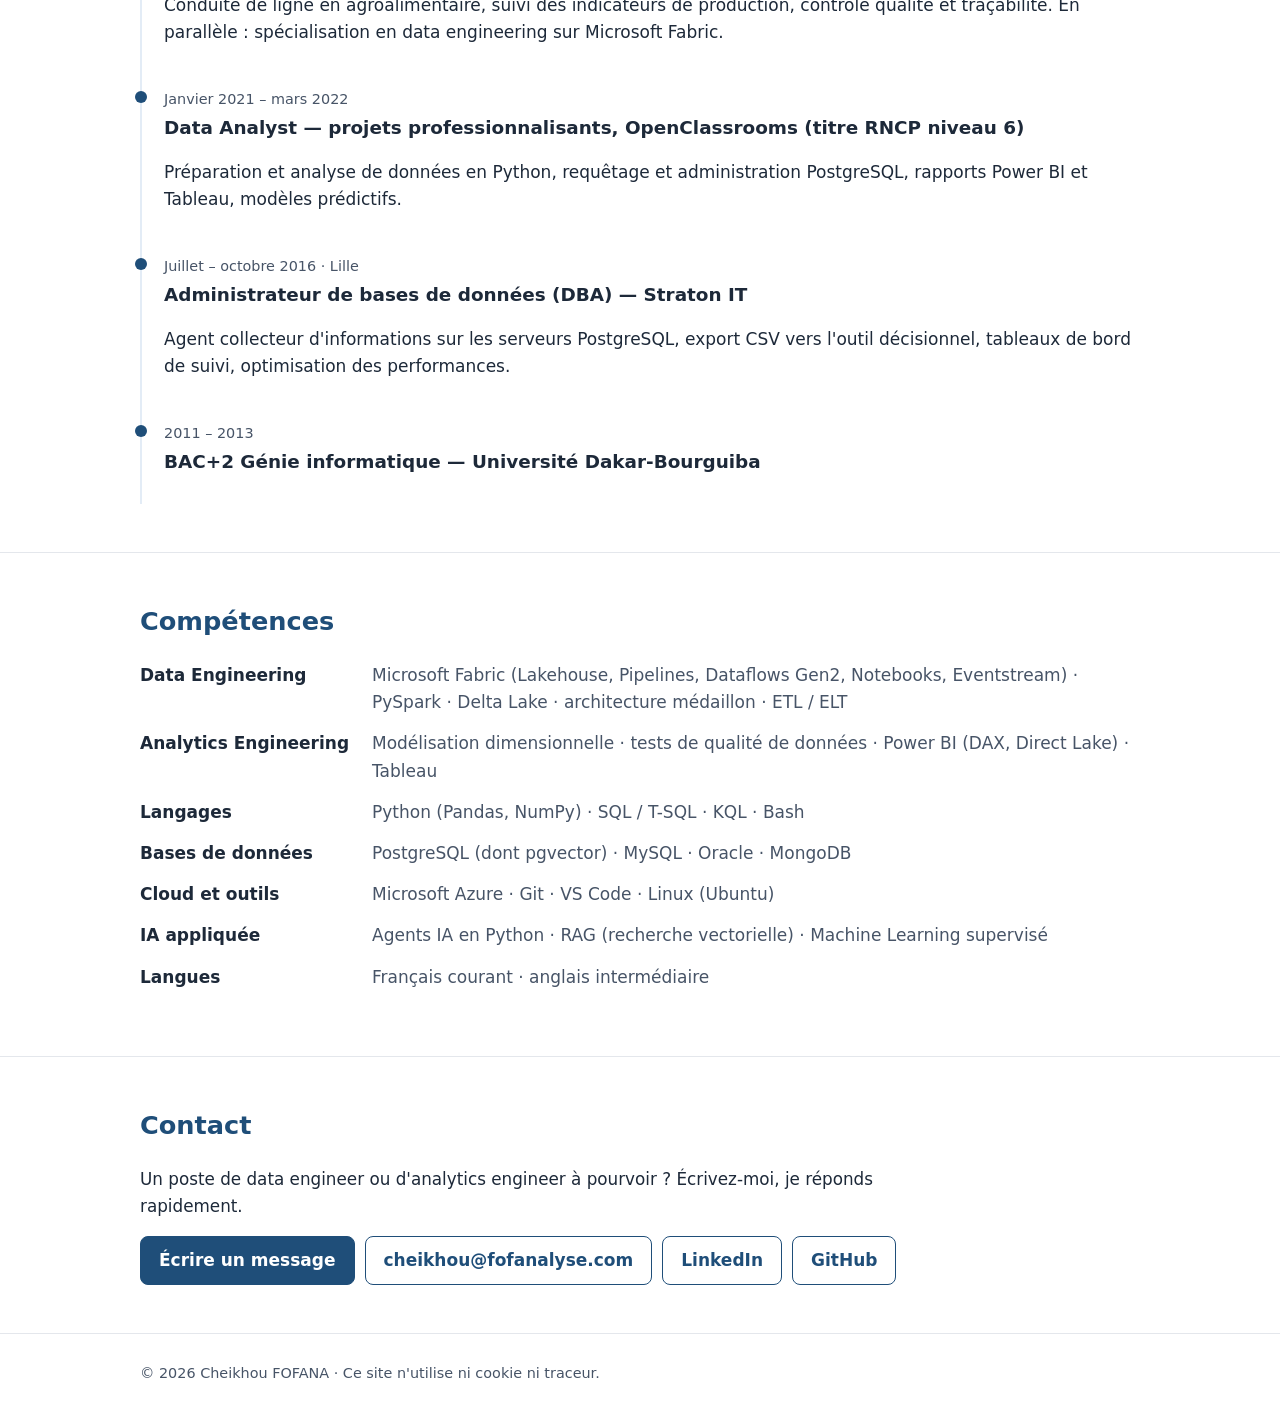
==== commit 996709f4: "fix: describe the Fabric project as the market data platform it is The site and the CV promised a Po" ====
--- a/www/index.html
+++ b/www/index.html
@@ -89,12 +89,16 @@
           </article>
 
           <article class="card">
-            <p class="meta"><span class="badge">2026</span>Microsoft Fabric · PySpark · Delta Lake · Power BI</p>
-            <h3>Pipeline de données de bout en bout sur Microsoft Fabric</h3>
+            <p class="meta"><span class="badge">2026</span>Microsoft Fabric · PySpark · Delta Lake · yfinance</p>
+            <h3>Plateforme de données de marché sur Microsoft Fabric</h3>
             <ul>
-              <li>Ingestion multi-sources et transformation en PySpark, stockage en tables Delta.</li>
-              <li>Architecture médaillon bronze / silver / gold dans un Lakehouse, restitution dans un rapport Power BI.</li>
+              <li>Cours de 12 instruments cotés sur 3 places et dans 3 devises, de 2015 à 2026, ingérés avec les taux de change.</li>
+              <li>Architecture médaillon dans un Lakehouse : bronze tracé et jamais corrigé, silver fiabilisé (jours de bourse réels, conversion en dollars), gold avec volatilité, ratio de Sharpe et perte maximale.</li>
+              <li>Contrôle qualité : les variations extrêmes sont signalées puis vérifiées, jamais supprimées automatiquement.</li>
             </ul>
+            <div class="buttons">
+              <a class="button" href="https://github.com/fofrbro/finance-market-data">Voir le code</a>
+            </div>
           </article>
 
           <article class="card">
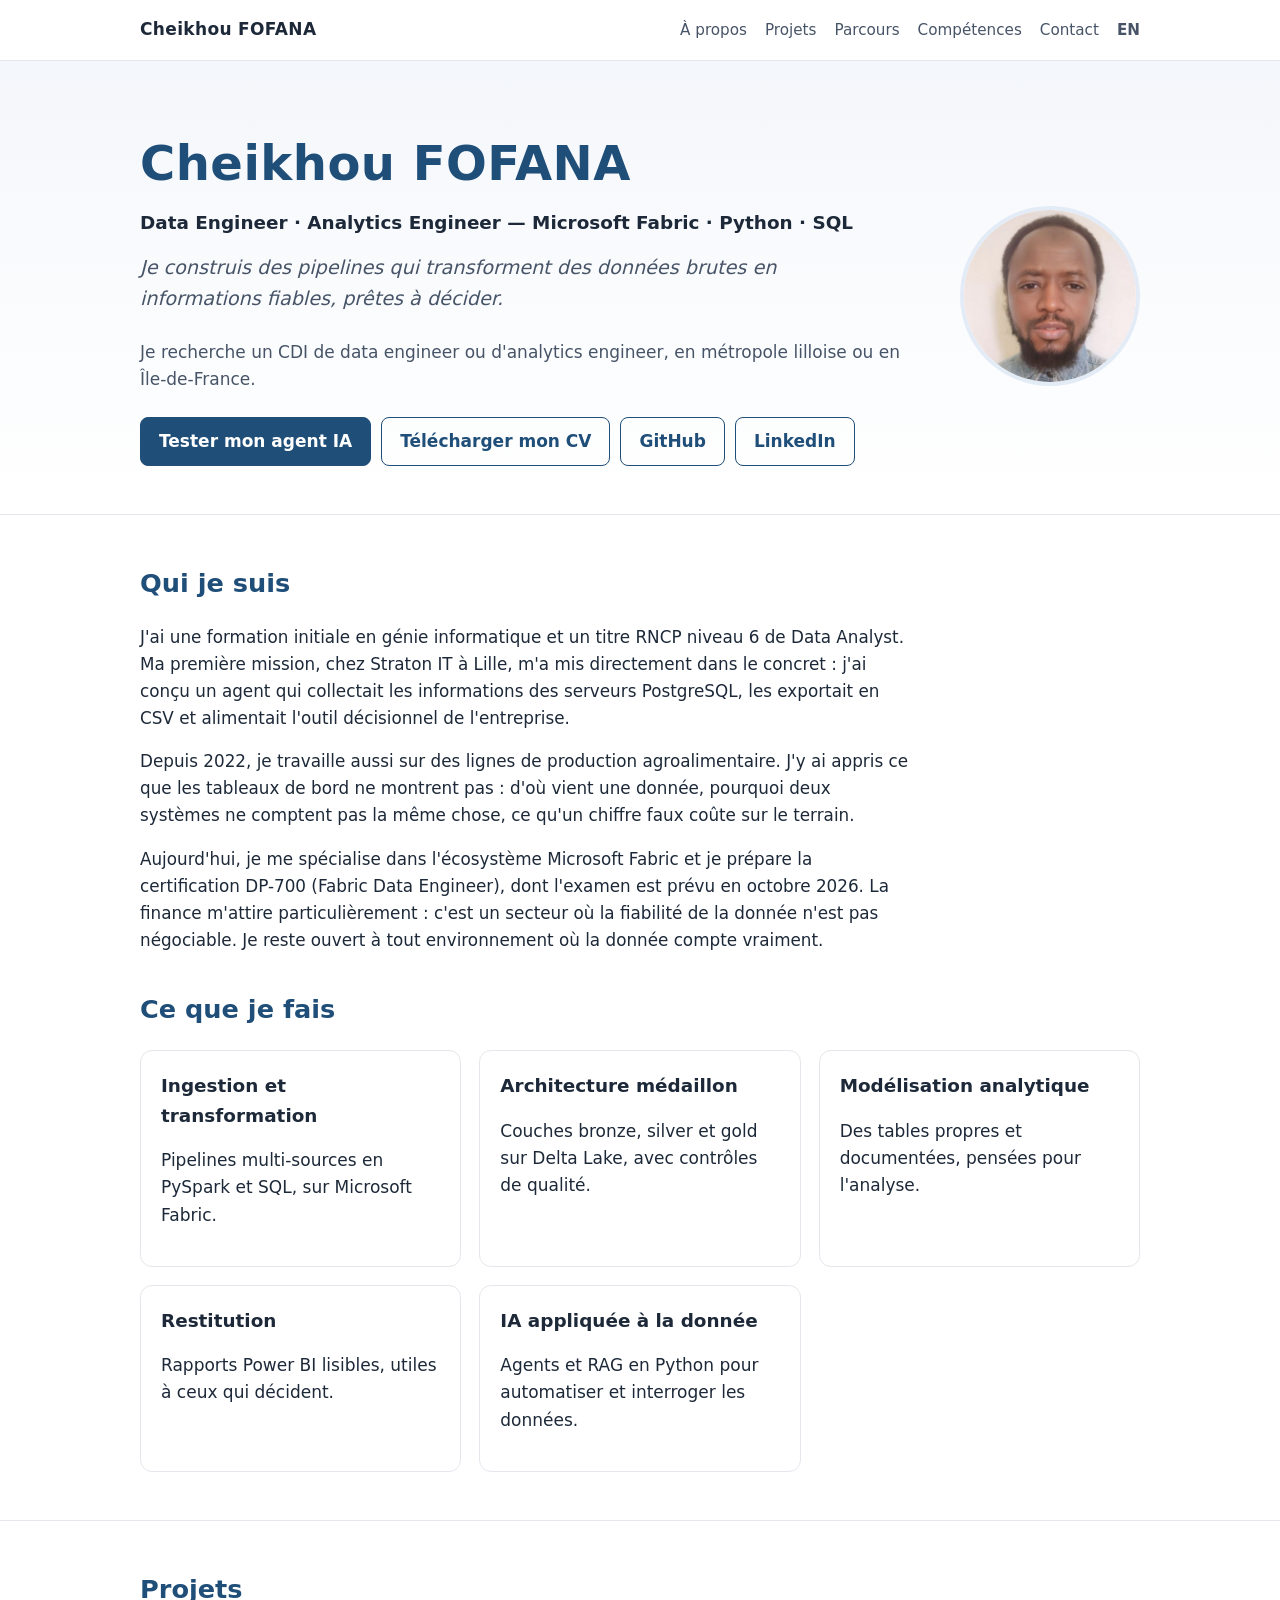
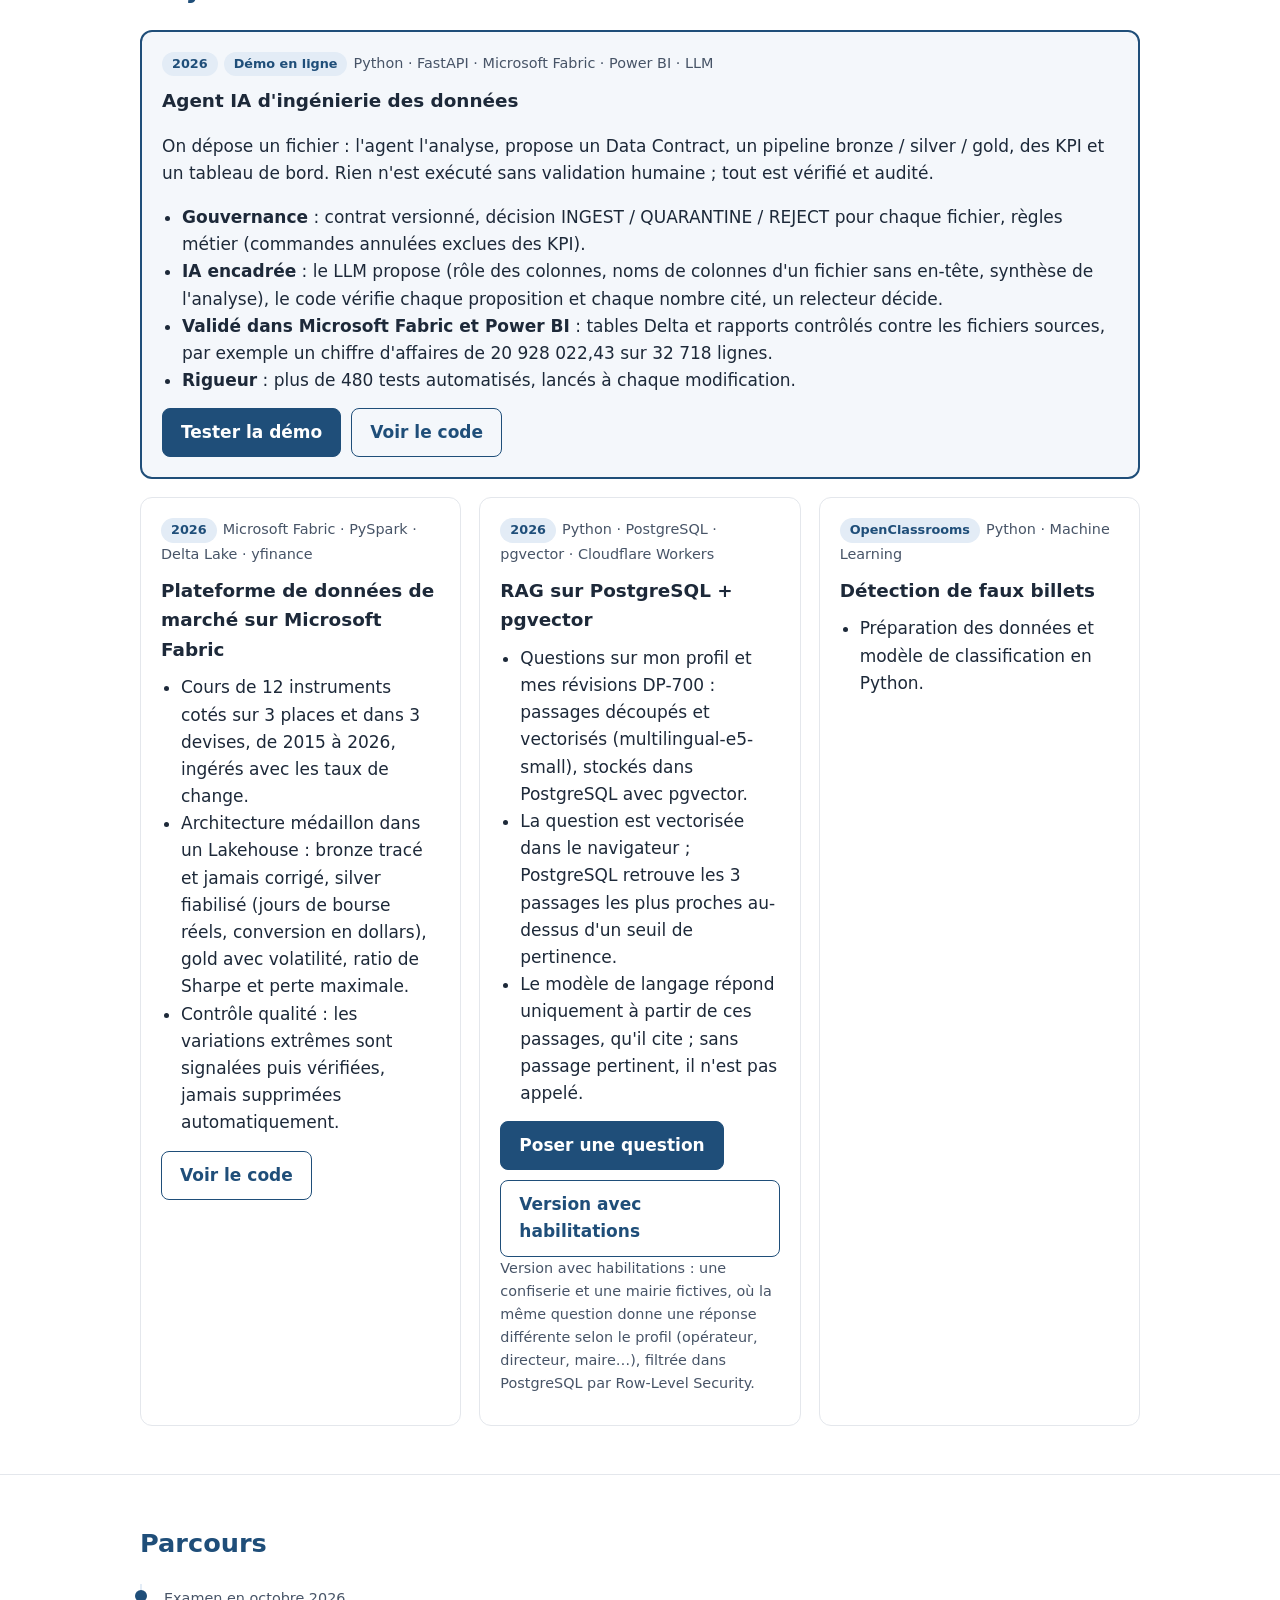
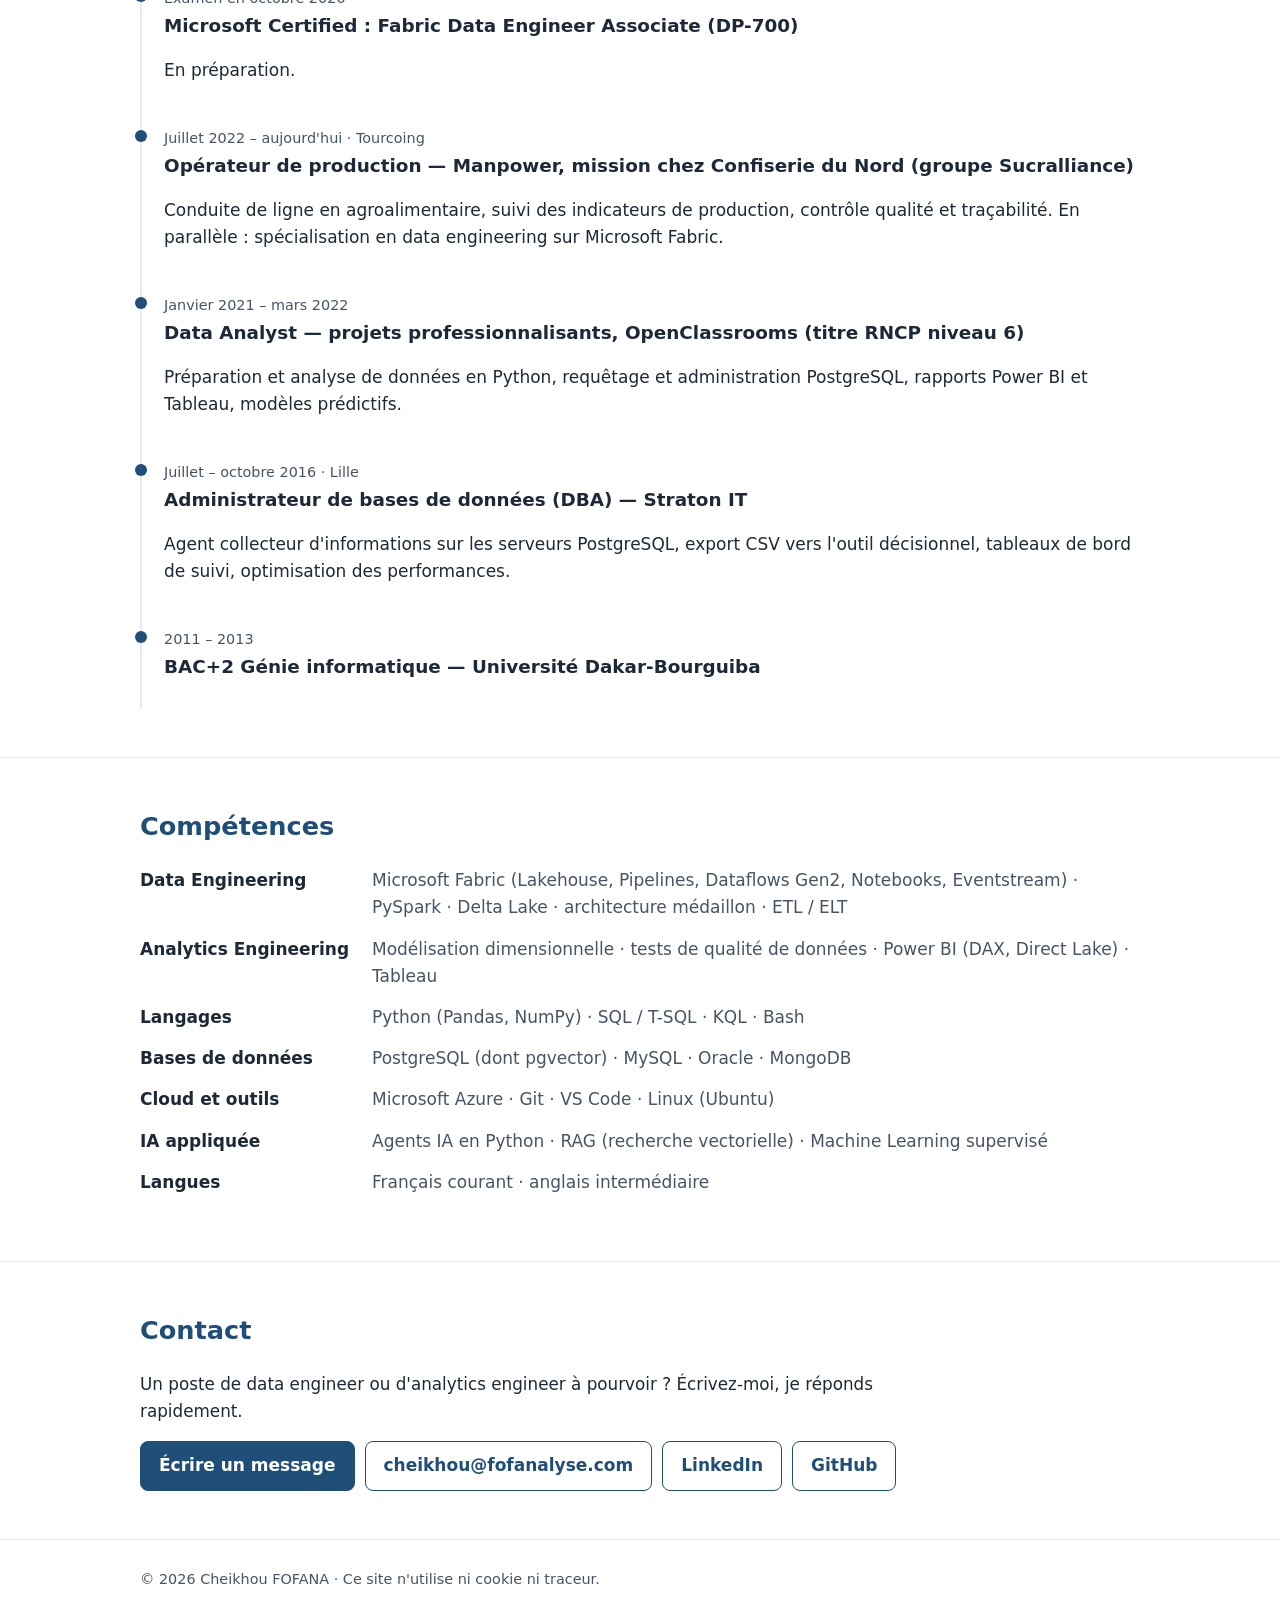
==== commit 4b891220: "feat(acces): add the permission-aware RAG demo page New page /acces/: pick the fictitious confection" ====
--- a/www/index.html
+++ b/www/index.html
@@ -111,7 +111,9 @@
             </ul>
             <div class="buttons">
               <a class="button primary" href="rag/">Poser une question</a>
+              <a class="button" href="acces/">Version avec habilitations</a>
             </div>
+            <p class="meta">Version avec habilitations : une confiserie et une mairie fictives, où la même question donne une réponse différente selon le profil (opérateur, directeur, maire…), filtrée dans PostgreSQL par Row-Level Security.</p>
           </article>
 
           <article class="card">
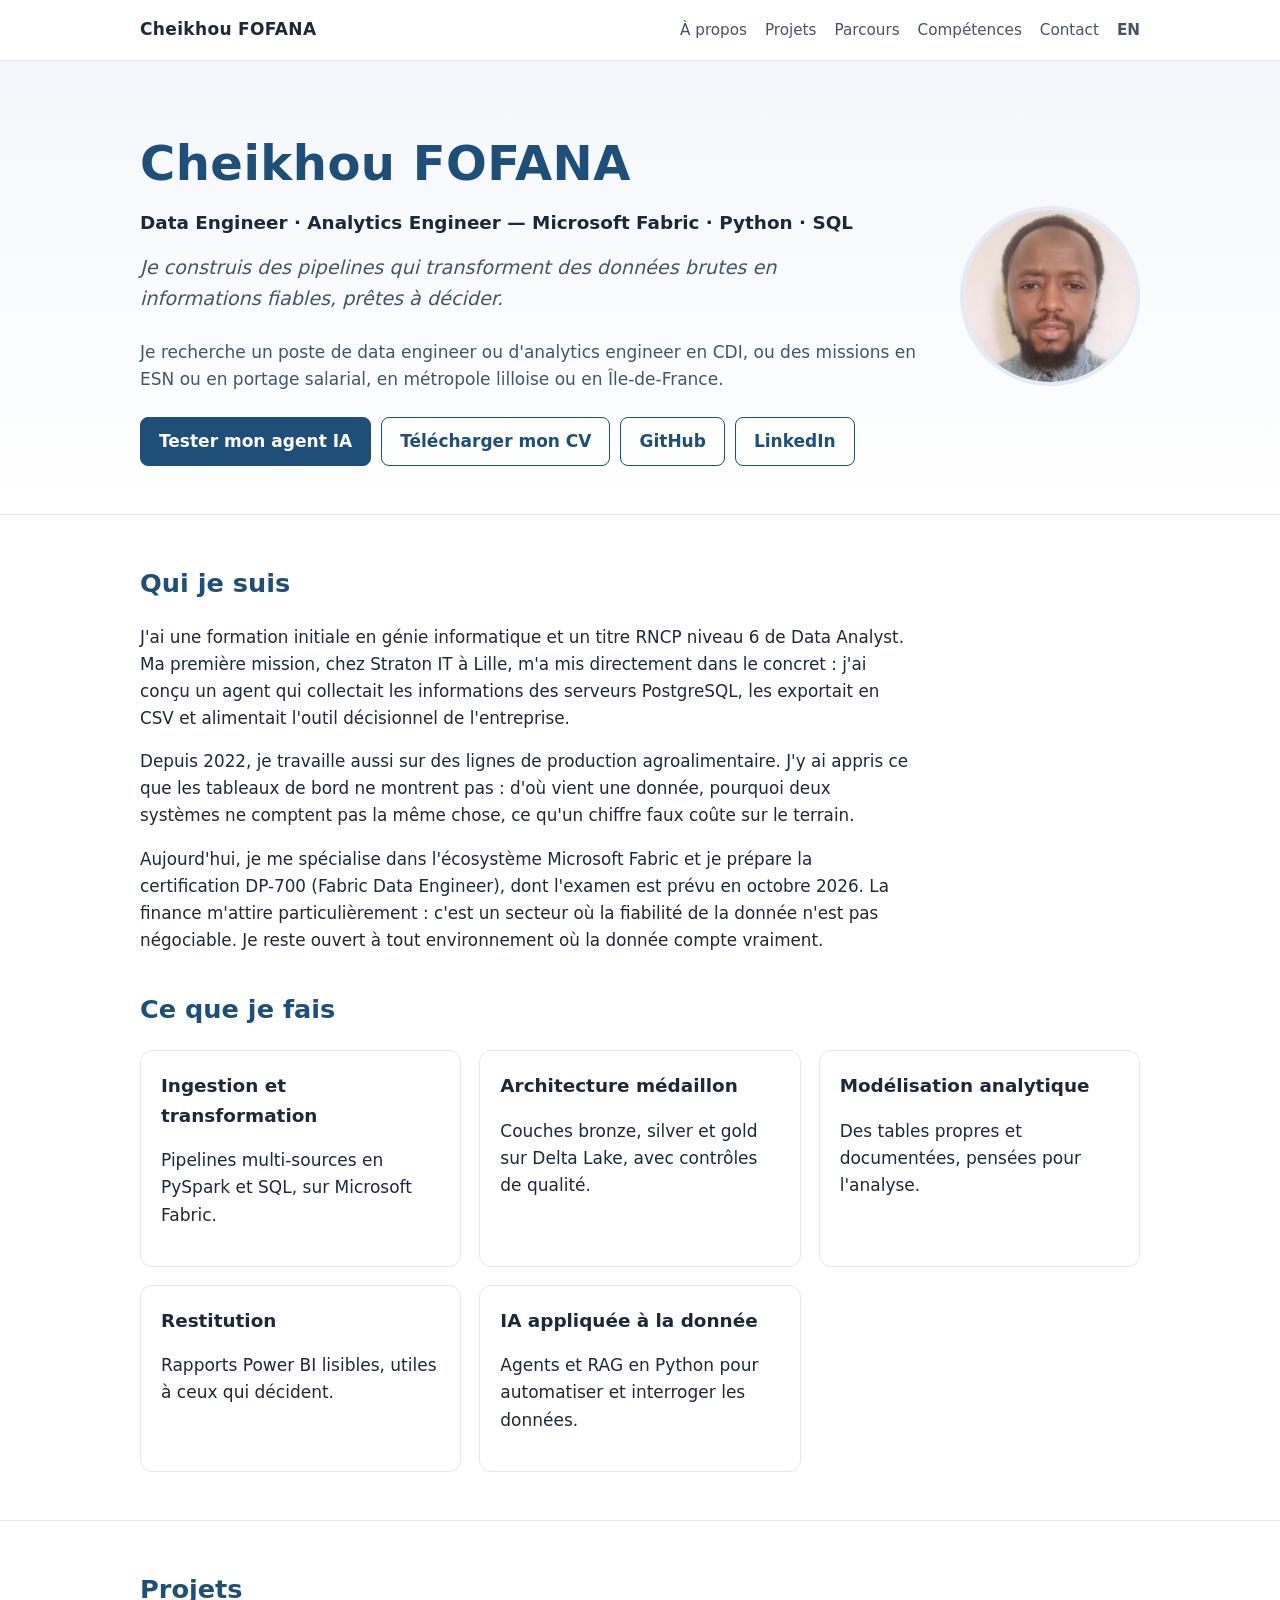
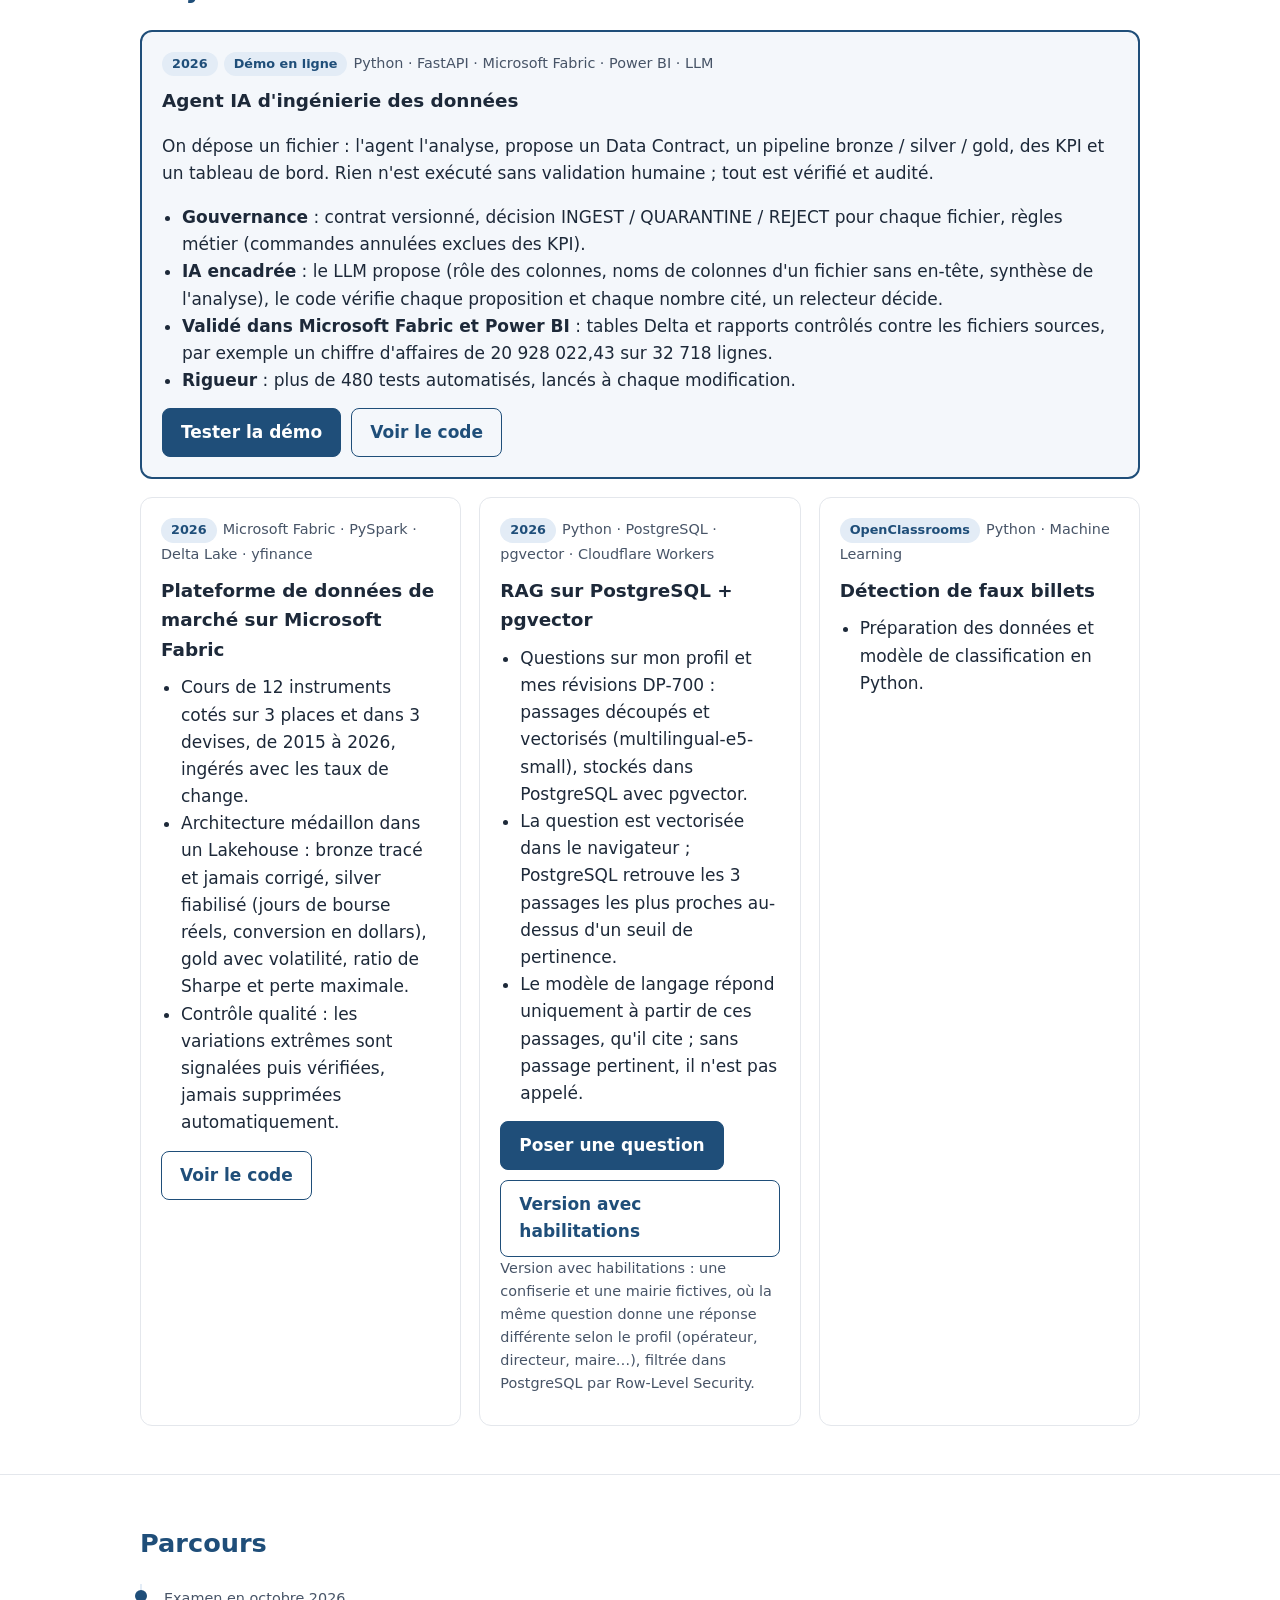
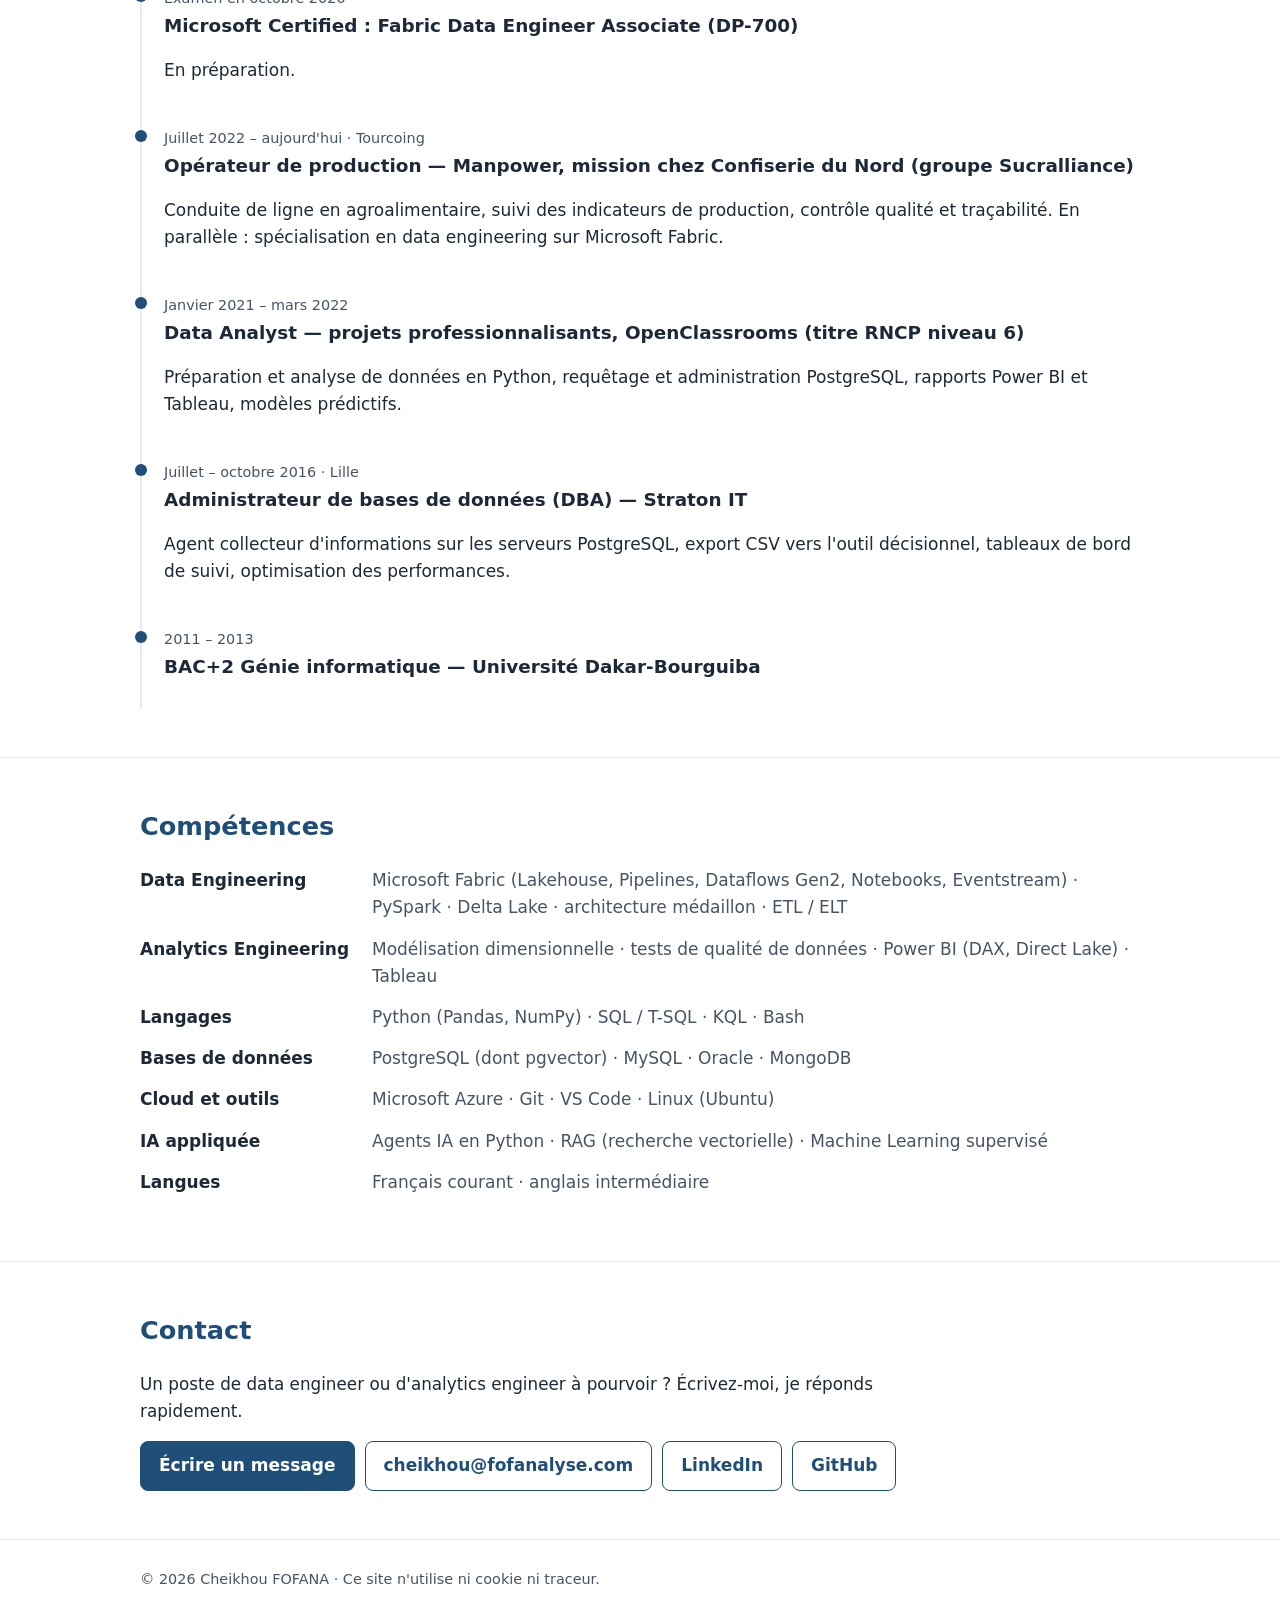
==== commit 9119975e: "docs: open the search to consulting assignments as well as a CDI The home pages (FR/EN), the CV and " ====
--- a/www/index.html
+++ b/www/index.html
@@ -38,7 +38,7 @@
           <h1>Cheikhou FOFANA</h1>
           <p class="title">Data Engineer · Analytics Engineer — Microsoft Fabric · Python · SQL</p>
           <p class="tagline">Je construis des pipelines qui transforment des données brutes en informations fiables, prêtes à décider.</p>
-          <p class="status">Je recherche un CDI de data engineer ou d'analytics engineer, en métropole lilloise ou en Île-de-France.</p>
+          <p class="status">Je recherche un poste de data engineer ou d'analytics engineer en CDI, ou des missions en ESN ou en portage salarial, en métropole lilloise ou en Île-de-France.</p>
           <div class="buttons">
             <a class="button primary" href="https://demo.fofanalyse.com">Tester mon agent IA</a>
             <a class="button" href="cv/CV_Cheikhou_Fofana_Data_Engineer.pdf">Télécharger mon CV</a>
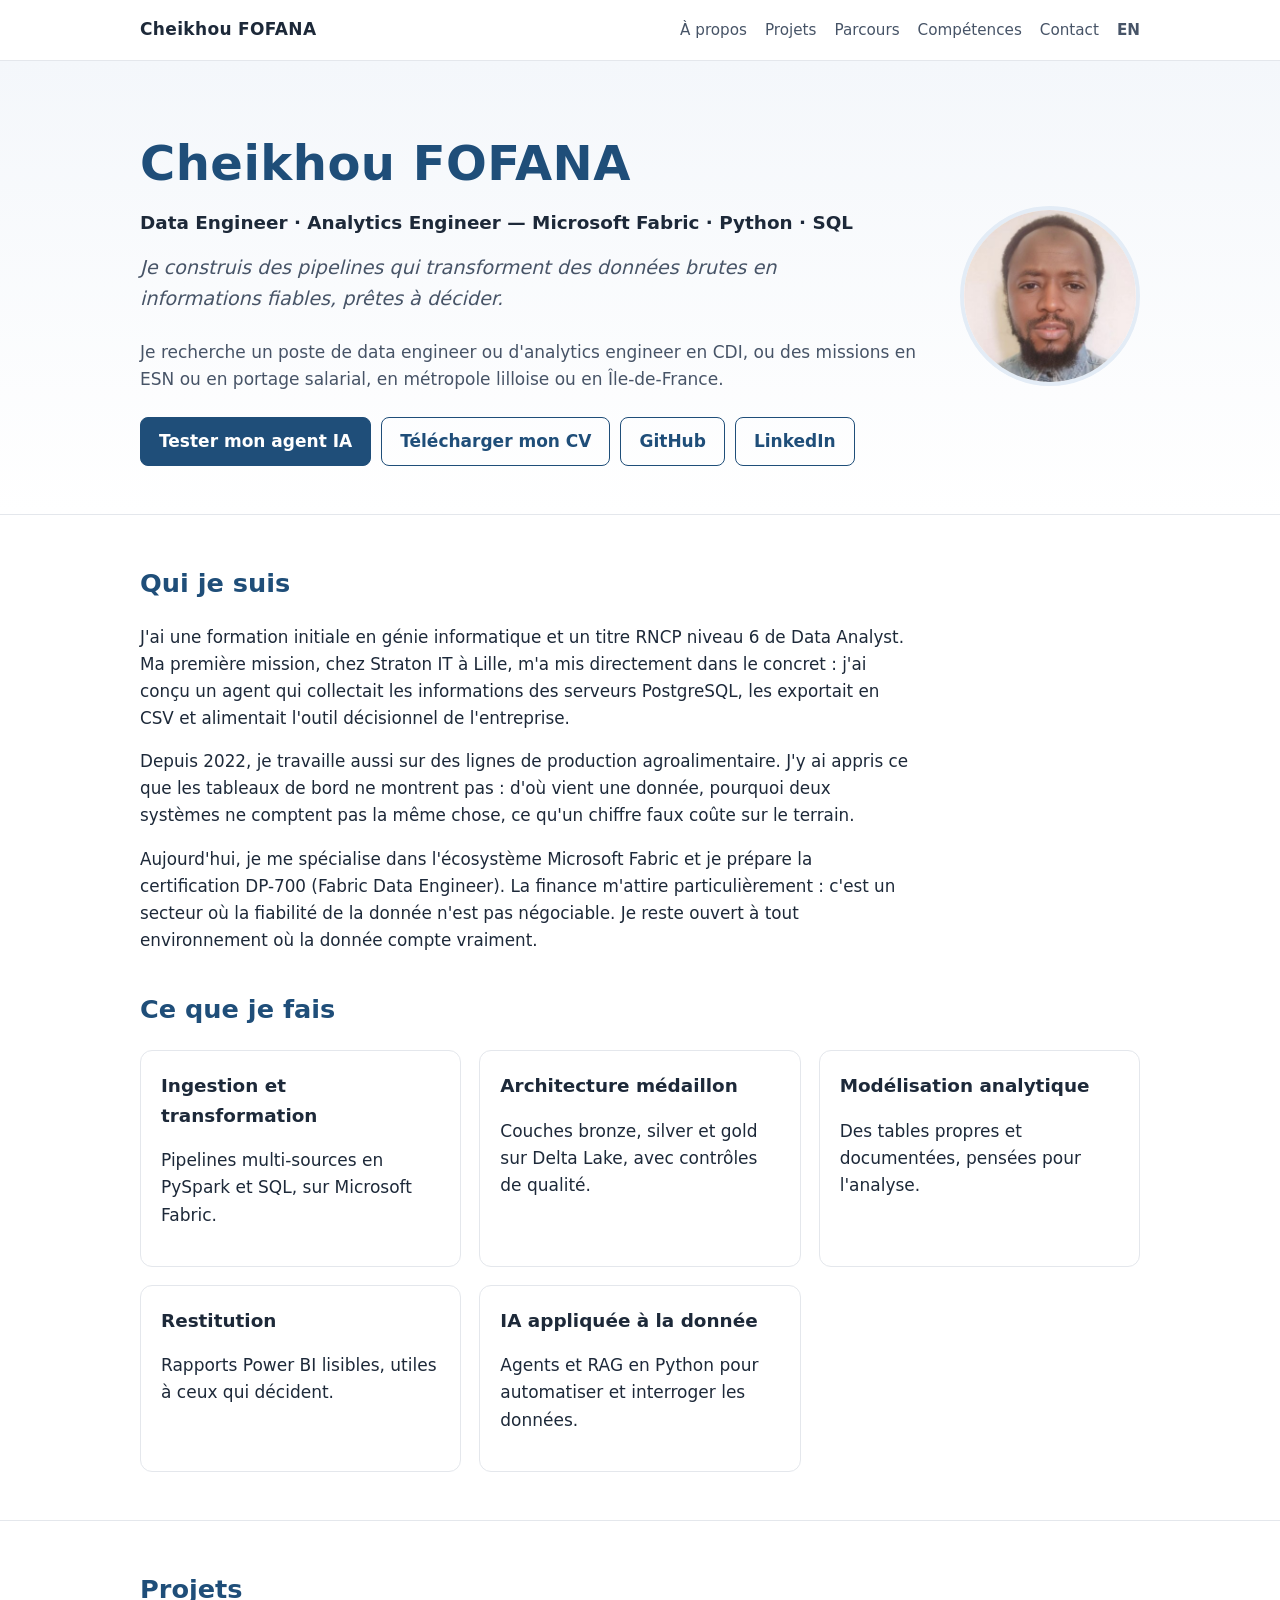
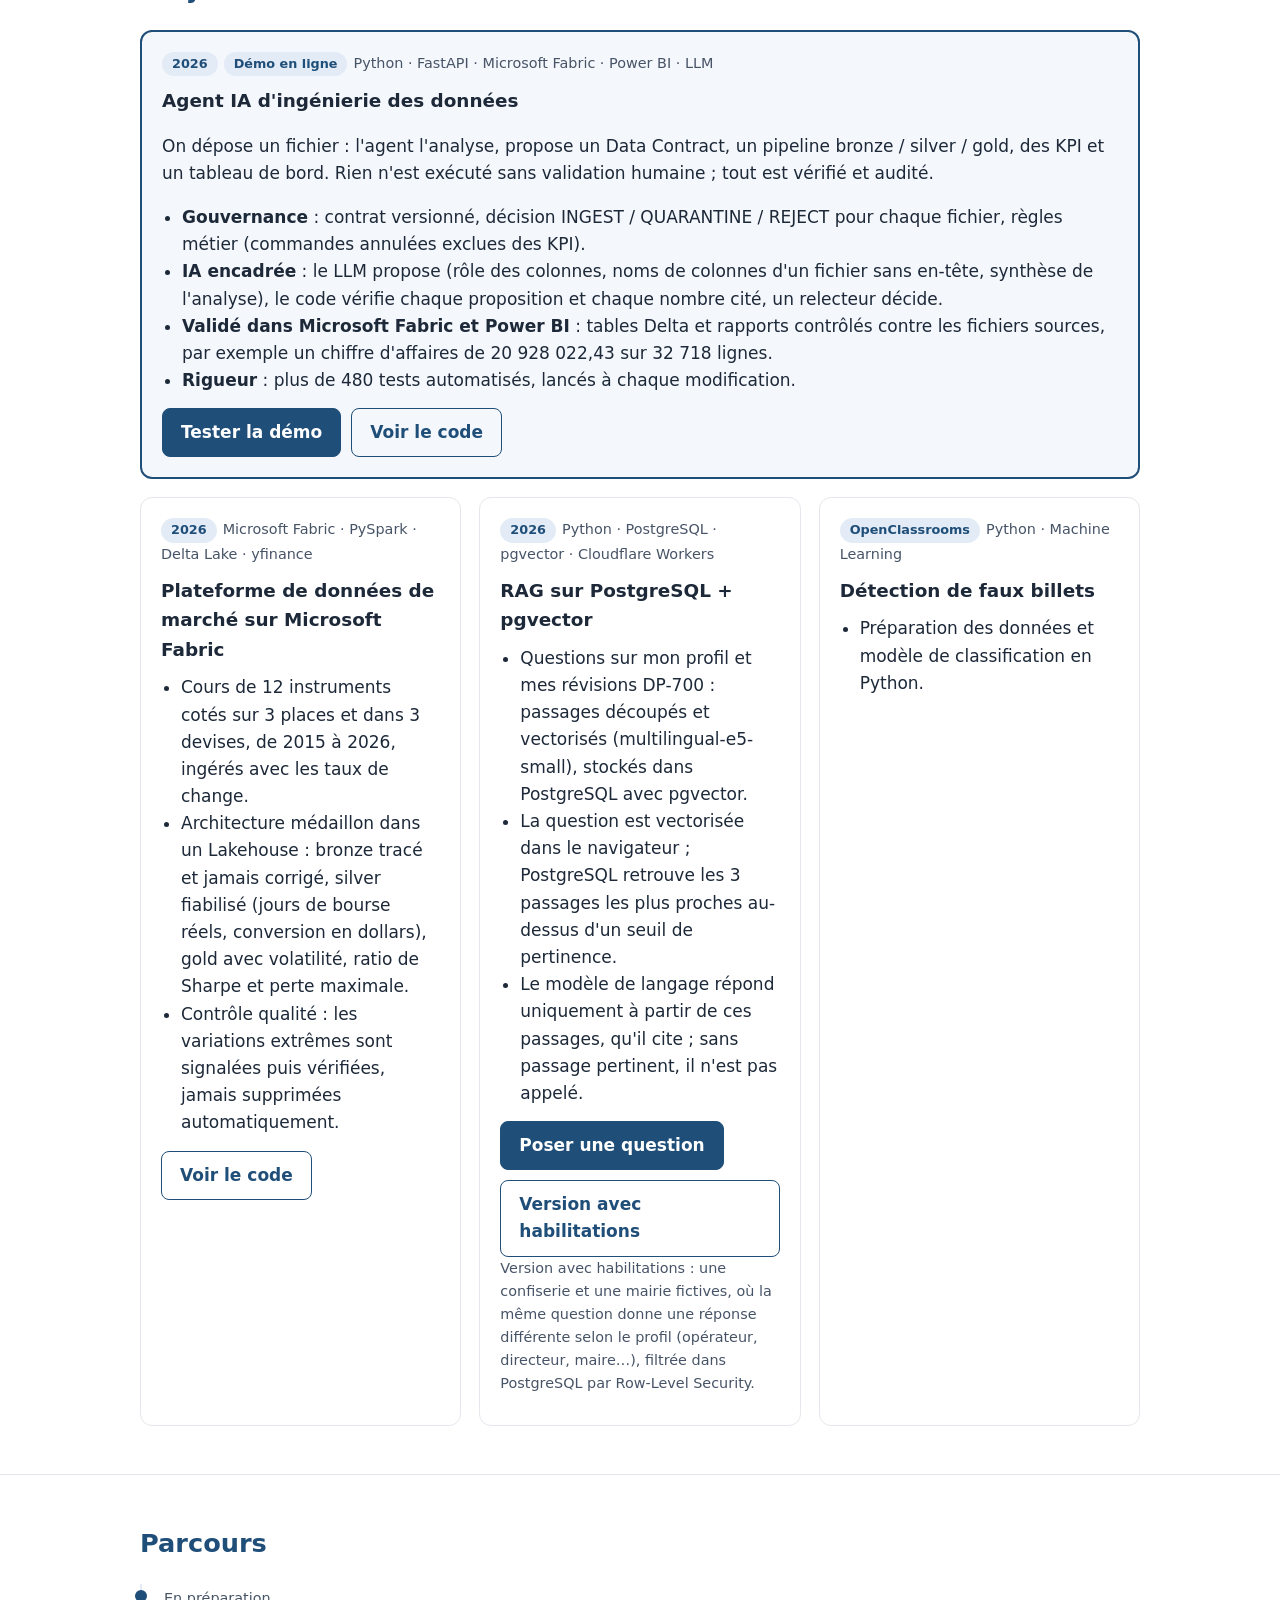
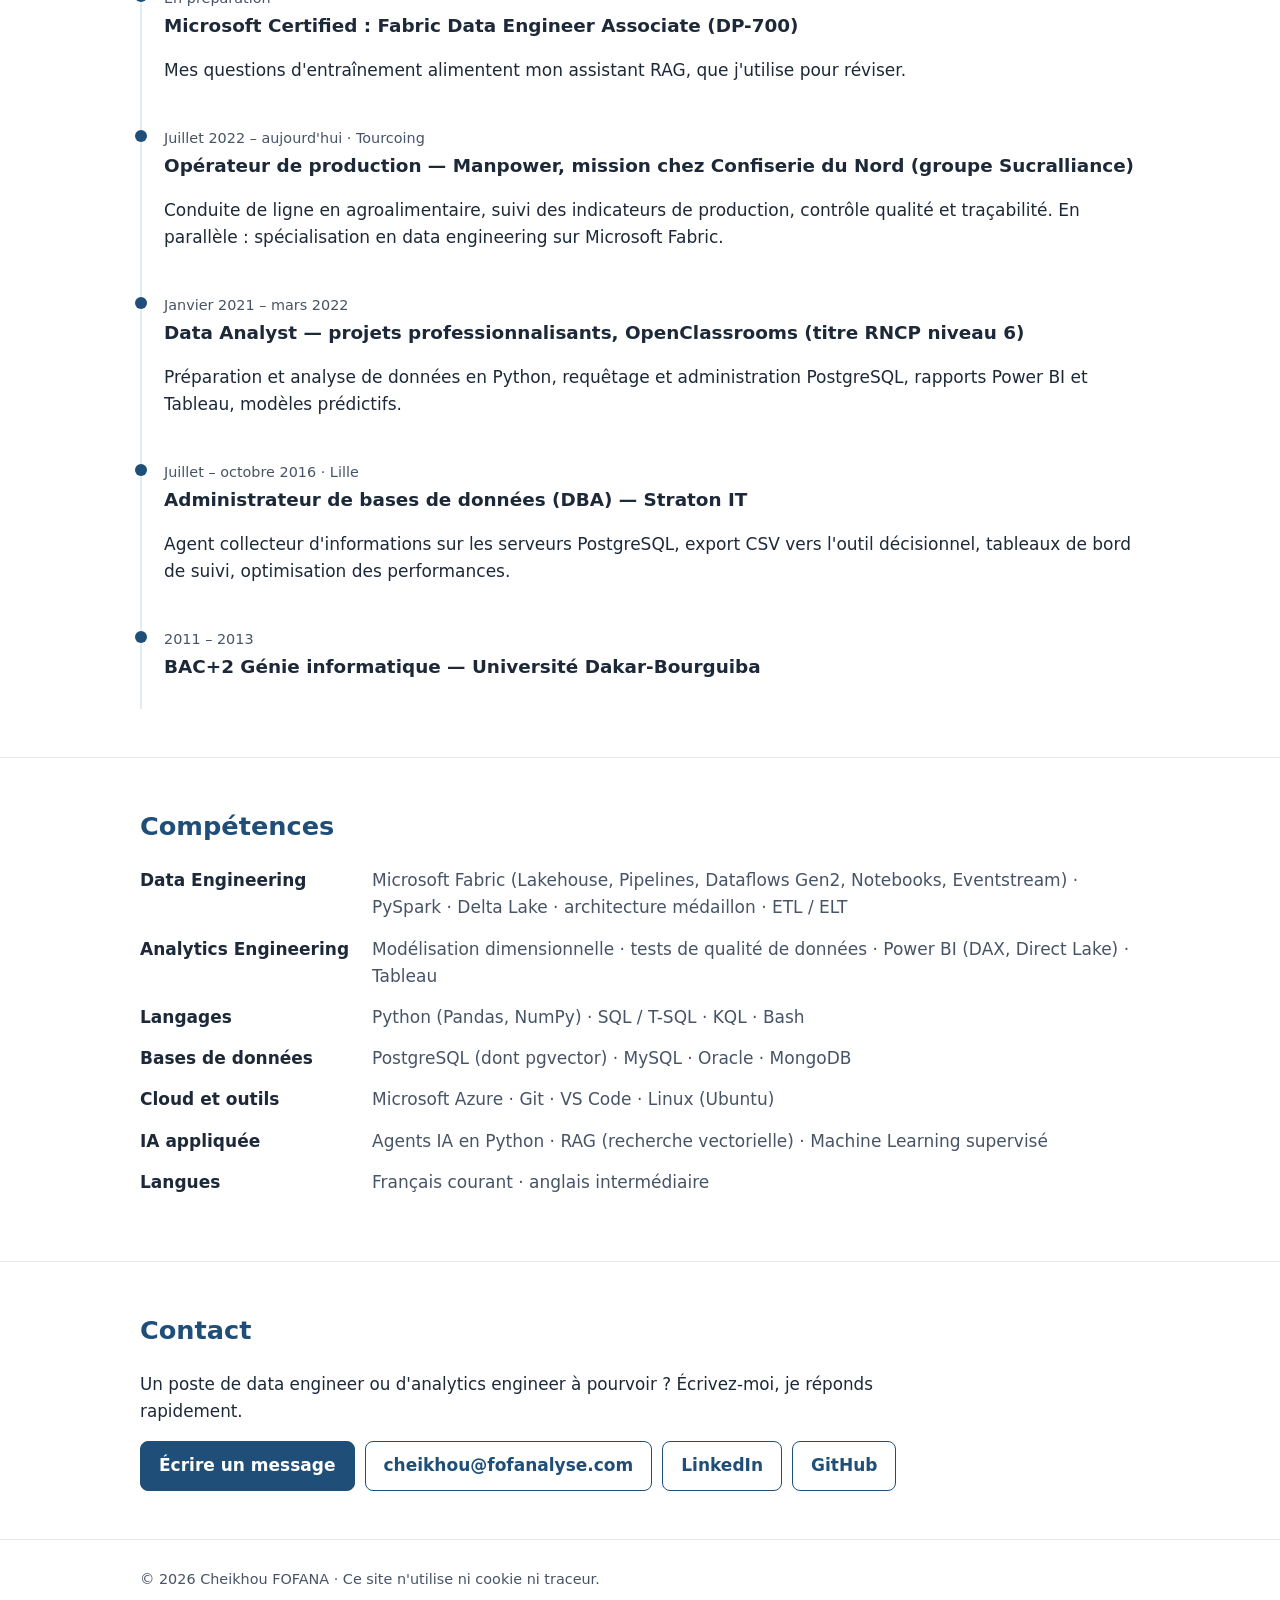
==== commit b5e06c59: "docs: DP-700 in preparation, without an exam date The home pages (FR/EN), the CV and its PDF no long" ====
--- a/www/index.html
+++ b/www/index.html
@@ -55,7 +55,7 @@
         <h2>Qui je suis</h2>
         <p class="lead">J'ai une formation initiale en génie informatique et un titre RNCP niveau 6 de Data Analyst. Ma première mission, chez Straton IT à Lille, m'a mis directement dans le concret : j'ai conçu un agent qui collectait les informations des serveurs PostgreSQL, les exportait en CSV et alimentait l'outil décisionnel de l'entreprise.</p>
         <p class="lead">Depuis 2022, je travaille aussi sur des lignes de production agroalimentaire. J'y ai appris ce que les tableaux de bord ne montrent pas : d'où vient une donnée, pourquoi deux systèmes ne comptent pas la même chose, ce qu'un chiffre faux coûte sur le terrain.</p>
-        <p class="lead">Aujourd'hui, je me spécialise dans l'écosystème Microsoft Fabric et je prépare la certification DP-700 (Fabric Data Engineer), dont l'examen est prévu en octobre 2026. La finance m'attire particulièrement : c'est un secteur où la fiabilité de la donnée n'est pas négociable. Je reste ouvert à tout environnement où la donnée compte vraiment.</p>
+        <p class="lead">Aujourd'hui, je me spécialise dans l'écosystème Microsoft Fabric et je prépare la certification DP-700 (Fabric Data Engineer). La finance m'attire particulièrement : c'est un secteur où la fiabilité de la donnée n'est pas négociable. Je reste ouvert à tout environnement où la donnée compte vraiment.</p>
 
         <h2 class="spaced">Ce que je fais</h2>
         <div class="grid two">
@@ -132,9 +132,9 @@
         <h2>Parcours</h2>
         <ol class="timeline">
           <li>
-            <span class="when">Examen en octobre 2026</span>
+            <span class="when">En préparation</span>
             <h3>Microsoft Certified : Fabric Data Engineer Associate (DP-700)</h3>
-            <p>En préparation.</p>
+            <p>Mes questions d'entraînement alimentent mon assistant RAG, que j'utilise pour réviser.</p>
           </li>
           <li>
             <span class="when">Juillet 2022 – aujourd'hui · Tourcoing</span>
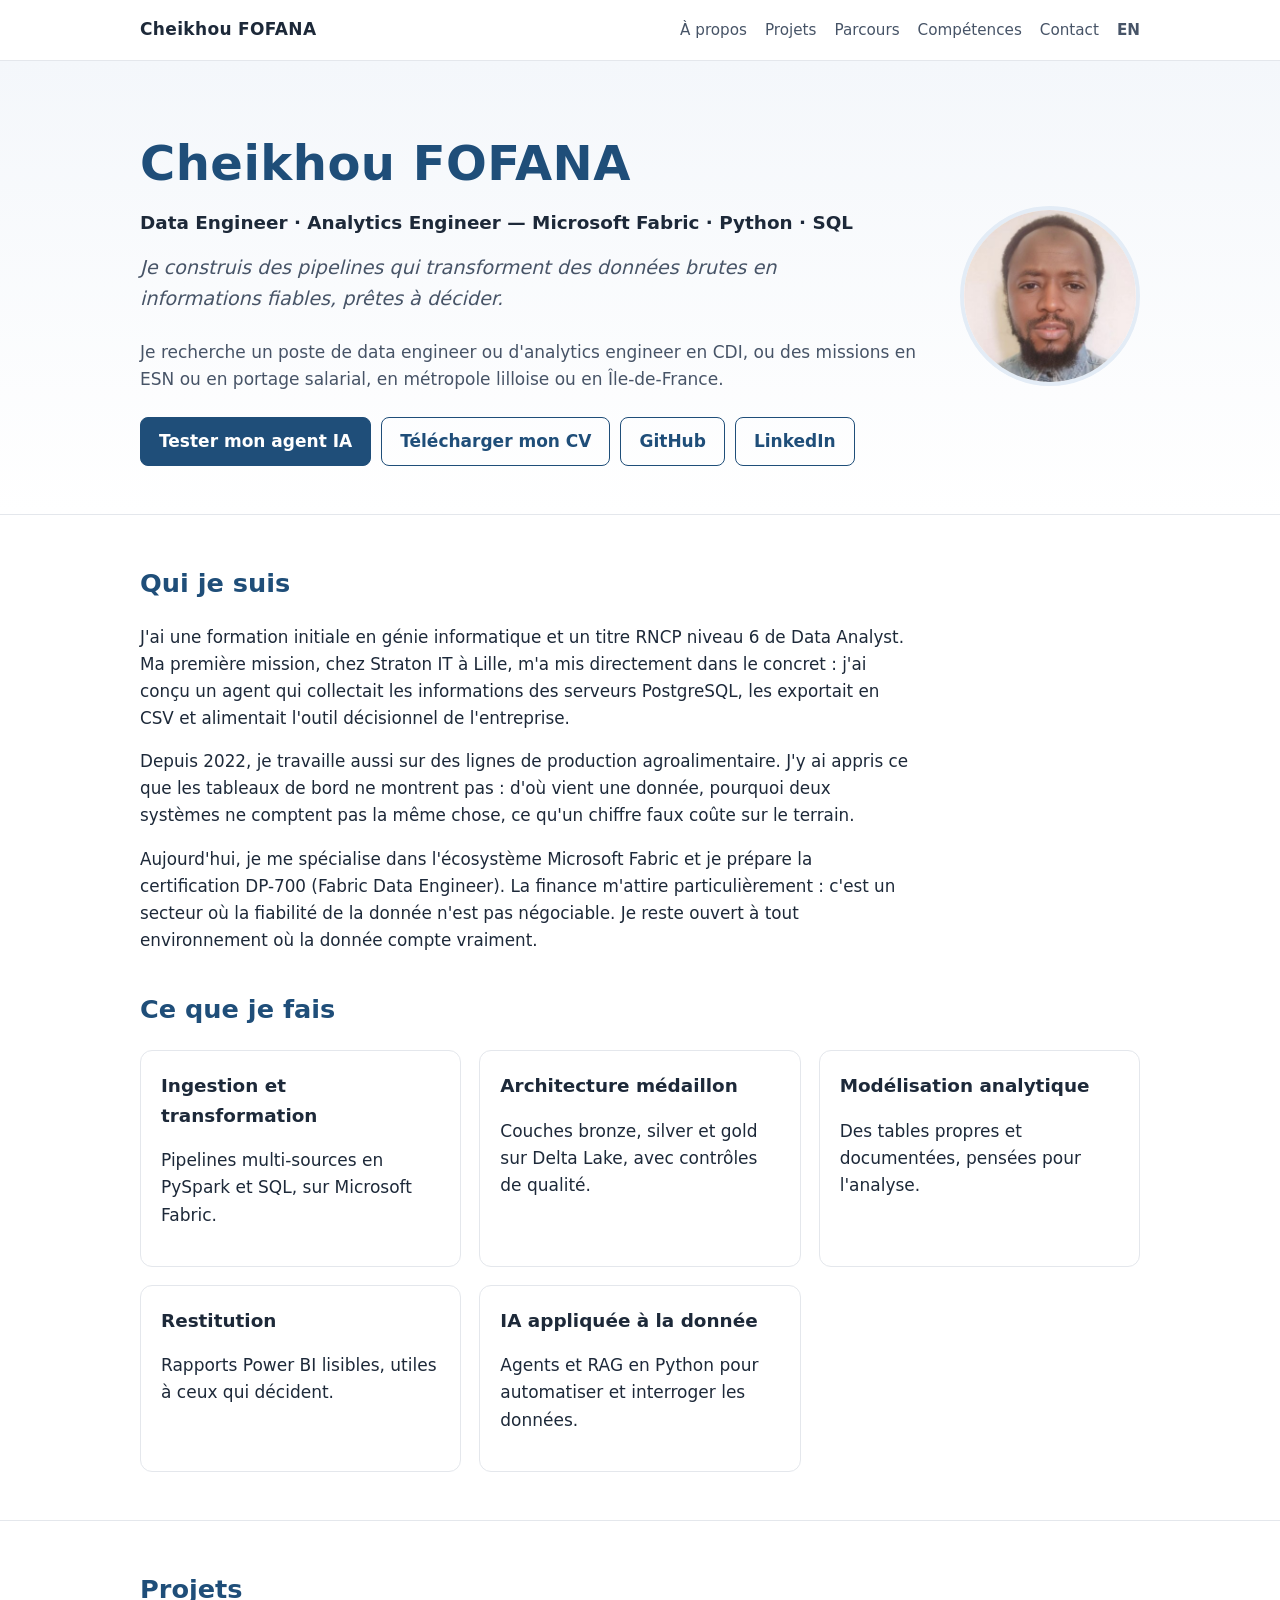
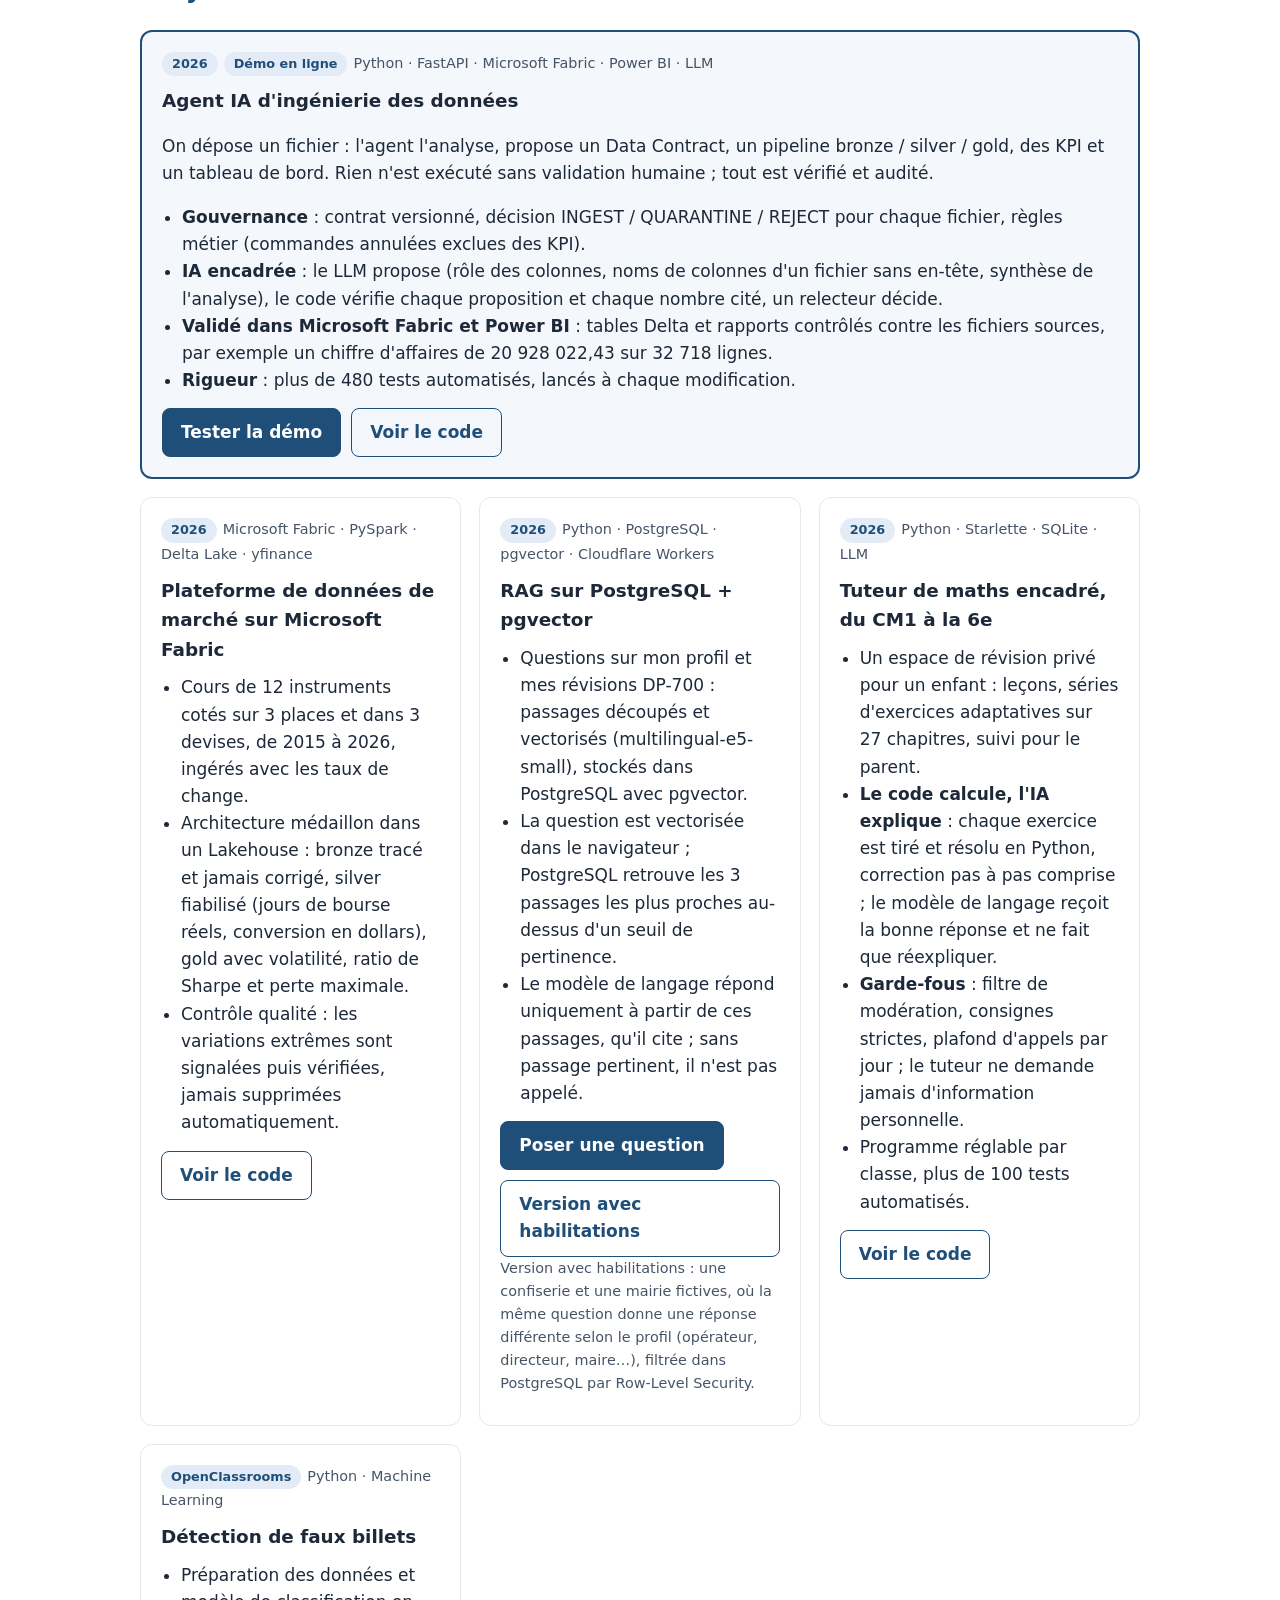
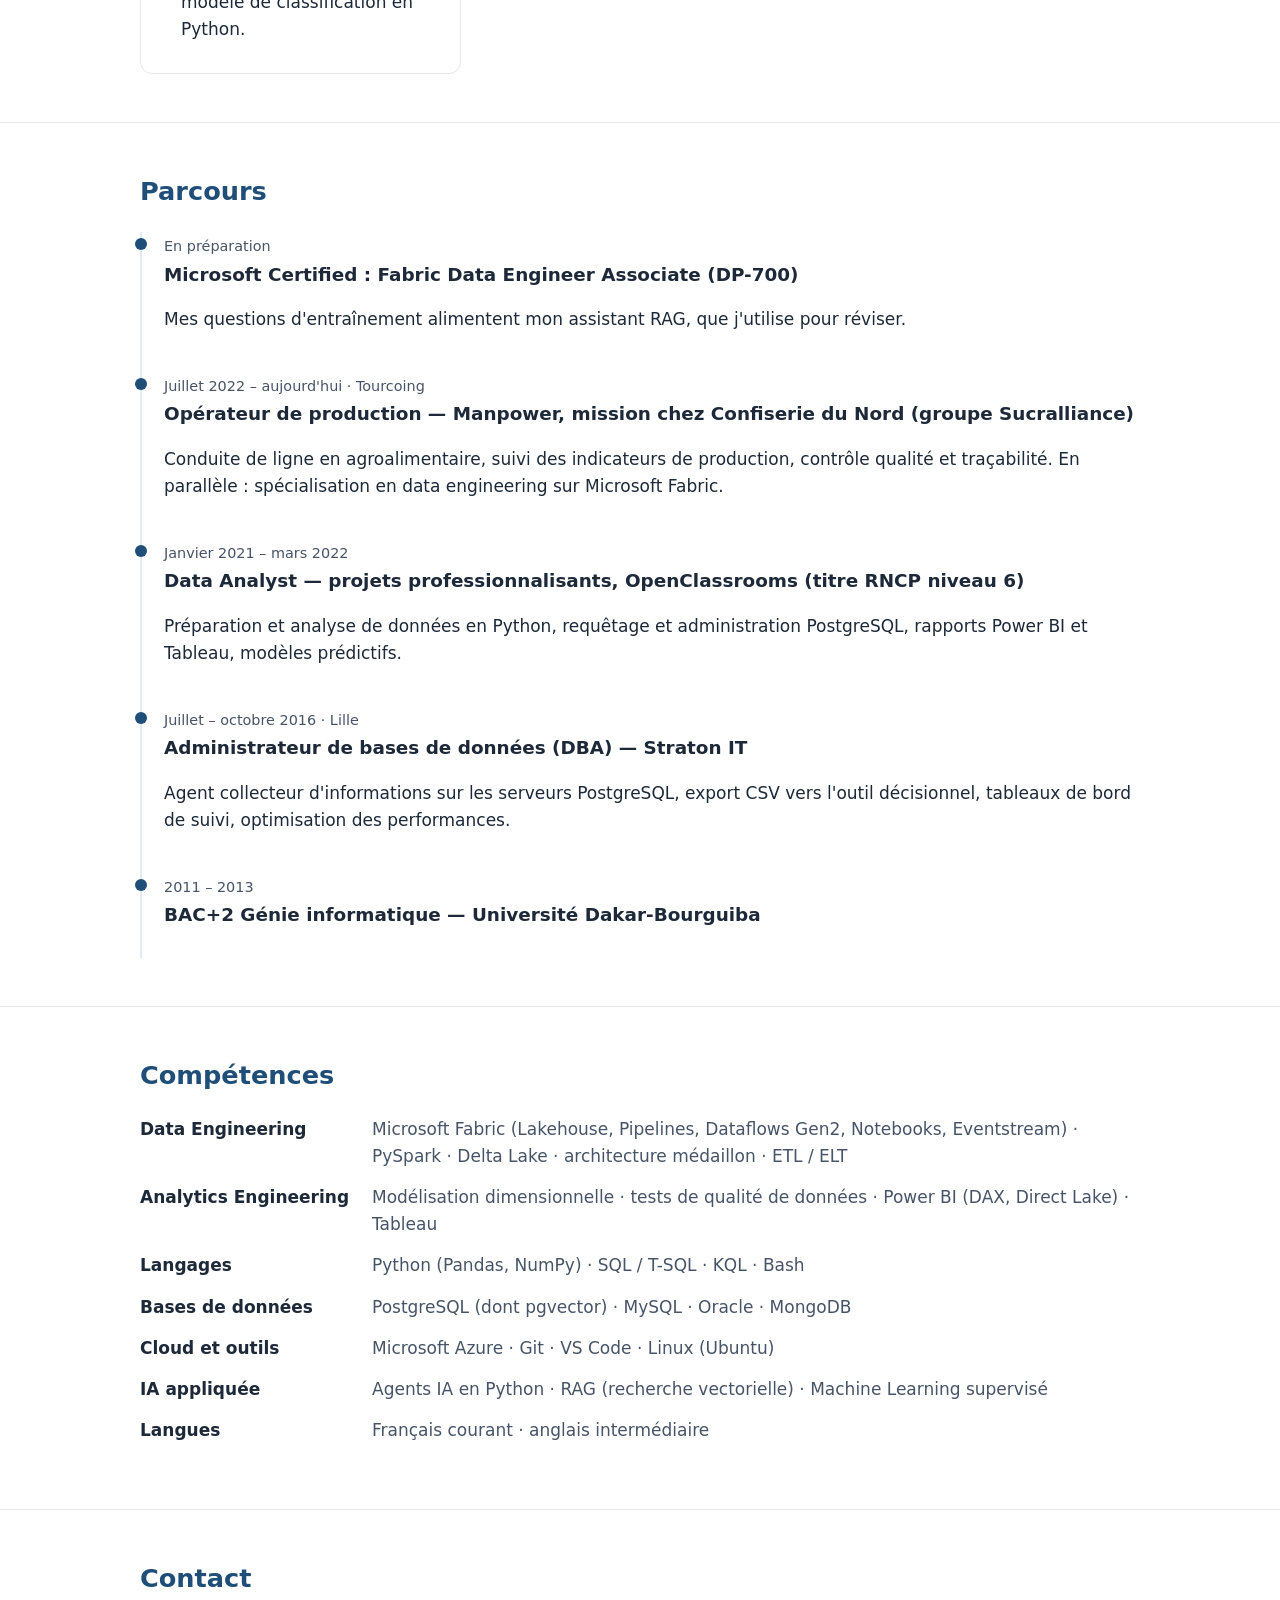
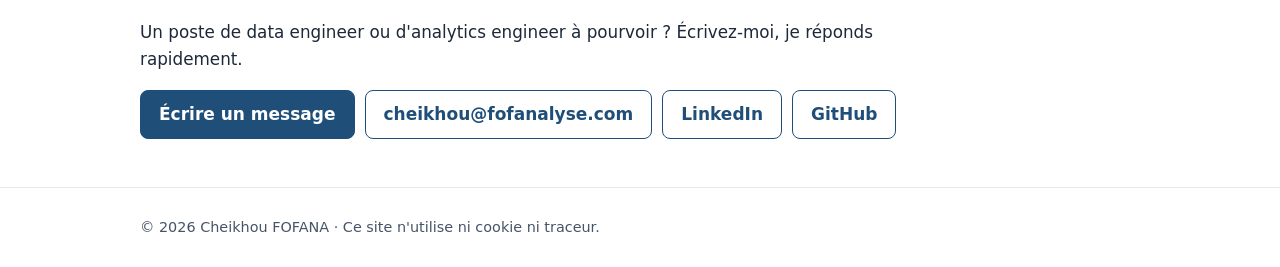
==== commit 39d280e5: "docs(accueil): fiche projet du tuteur de maths encadré (FR et EN) Présente l'espace de révision comm" ====
--- a/www/index.html
+++ b/www/index.html
@@ -117,6 +117,20 @@
           </article>
 
           <article class="card">
+            <p class="meta"><span class="badge">2026</span>Python · Starlette · SQLite · LLM</p>
+            <h3>Tuteur de maths encadré, du CM1 à la 6e</h3>
+            <ul>
+              <li>Un espace de révision privé pour un enfant : leçons, séries d'exercices adaptatives sur 27 chapitres, suivi pour le parent.</li>
+              <li><strong>Le code calcule, l'IA explique</strong> : chaque exercice est tiré et résolu en Python, correction pas à pas comprise ; le modèle de langage reçoit la bonne réponse et ne fait que réexpliquer.</li>
+              <li><strong>Garde-fous</strong> : filtre de modération, consignes strictes, plafond d'appels par jour ; le tuteur ne demande jamais d'information personnelle.</li>
+              <li>Programme réglable par classe, plus de 100 tests automatisés.</li>
+            </ul>
+            <div class="buttons">
+              <a class="button" href="https://github.com/fofrbro/fofanalyse-site/tree/main/ecole-service">Voir le code</a>
+            </div>
+          </article>
+
+          <article class="card">
             <p class="meta"><span class="badge">OpenClassrooms</span>Python · Machine Learning</p>
             <h3>Détection de faux billets</h3>
             <ul>
